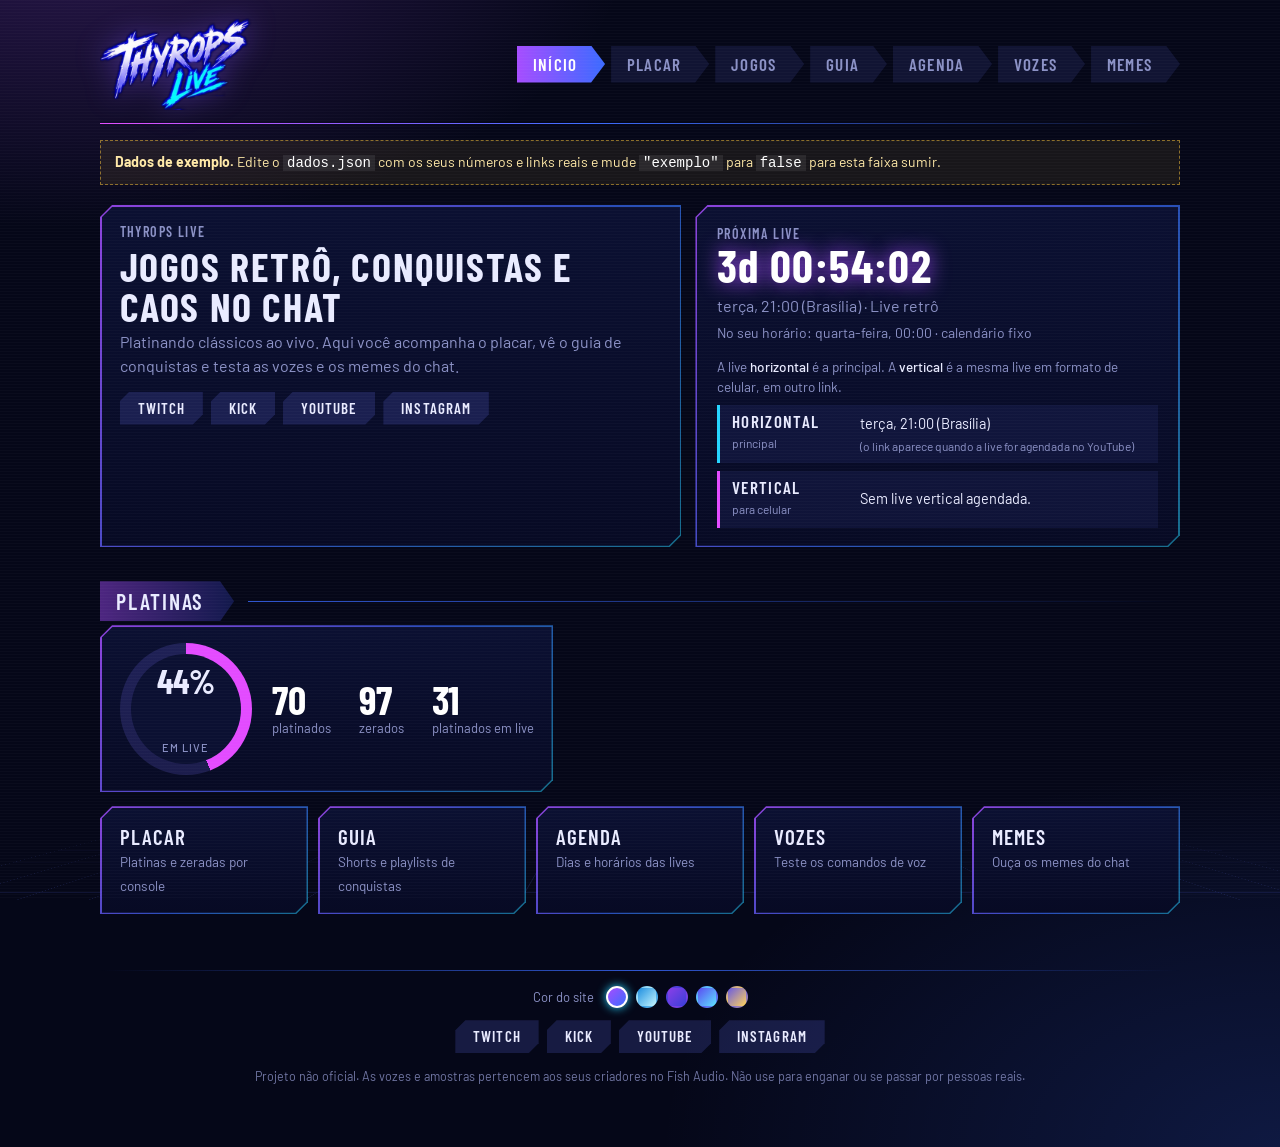
==== index.html @ 48df7ebf "first commit" ====
<!doctype html>
<html lang="pt-BR">
<head>
<meta charset="utf-8">
<meta name="viewport" content="width=device-width, initial-scale=1">
<title>Início | Thyrops Live</title>
<meta name="description" content="Lives de jogos retrô, guia de conquistas, vozes e memes do chat.">
<meta name="theme-color" content="#050718">
<link rel="icon" href="assets/logo.png">
<link rel="preconnect" href="https://fonts.googleapis.com">
<link rel="preconnect" href="https://fonts.gstatic.com" crossorigin>
<link href="https://fonts.googleapis.com/css2?family=Barlow:wght@400;500&family=Barlow+Condensed:wght@500;600;700&display=swap" rel="stylesheet">
<script src="tema.js"></script>
<link rel="stylesheet" href="tema.css">
<link rel="stylesheet" href="site.css">
</head>
<body data-pagina="index.html">
<div class="pagina">
  <header id="topo"></header>
  <main>
    <section class="heroi">
      <div class="hud"><div class="hud-in pad">
        <div class="rotulo">Thyrops Live</div>
        <h1>Jogos retrô, conquistas e caos no chat</h1>
        <p>Platinando clássicos ao vivo. Aqui você acompanha o placar, vê o guia de conquistas e testa as vozes e os memes do chat.</p>
        <div class="canais" id="canais" style="justify-content:flex-start;margin:14px 0 0"></div>
      </div></div>
      <div class="hud prox"><div class="hud-in">
        <div class="rotulo">Próxima live</div>
        <div class="cont" id="cont">--</div>
        <p id="quando" style="margin:6px 0 0;color:var(--mudo)"></p>
        <p id="local" style="margin:4px 0 0;font-size:14px;color:var(--mudo)"></p>
        <div class="formatos" id="formatos"></div>
      </div></div>
    </section>
    <div class="titulo"><h2>Platinas</h2></div>
    <div class="placar-topo hud"><div class="hud-in pad" style="display:contents"></div></div>
    <div class="titulo"><h2>Em destaque</h2></div>
    <div class="destaques" id="destaques"></div>
    <div class="atalhos" id="atalhos"></div>
  </main>
  <footer id="rodape"></footer>
</div>
<script src="site.js"></script>
<script>
(async function(){
  qs("#canais").innerHTML=botoesCanais(["twitch","kick","youtube","instagram"]);
  const at=[["placar.html","Placar","Platinas e zeradas por console"],["guia.html","Guia","Shorts e playlists de conquistas"],["agenda.html","Agenda","Dias e horários das lives"],["vozes.html","Vozes","Teste os comandos de voz"],["memes.html","Memes","Ouça os memes do chat"]];
  qs("#atalhos").innerHTML=at.map(a=>'<a class="atalho hud" href="'+a[0]+'"><div class="hud-in pad"><b>'+a[1]+'</b><span>'+a[2]+'</span></div></a>').join("");
  let d;
  try{d=await carregaDados()}catch(e){qs(".placar-topo").remove();return}
  avisoExemplo(d);
  iniciaContagem(d,qs("#cont"),qs("#quando"),qs("#local"));
  montaFormatos(d,qs("#formatos"));setInterval(()=>montaFormatos(d,qs("#formatos")),30000);
  montaDestaques(d,qs("#destaques"));if(qs("#destaques").hidden)qs("#destaques").previousElementSibling.hidden=true;
  const cs=d.placar.consoles,tot=cs.reduce((s,c)=>s+c.platinados,0),zer=cs.reduce((s,c)=>s+c.zerados,0),live=cs.reduce((s,c)=>s+c.emLive,0);
  const pct=tot?Math.round(live/tot*100):0;
  qs(".placar-topo").className="placar-topo";
  qs(".placar-topo").innerHTML='<div class="hud"><div class="hud-in pad" style="display:grid;grid-template-columns:auto 1fr;gap:20px;align-items:center"><div class="anel" style="--p:'+pct+'"><div>'+pct+'%<small>em live</small></div></div><div class="totais"><div><div class="n" id="n1">0</div><div class="l">platinados</div></div><div><div class="n" id="n2">0</div><div class="l">zerados</div></div><div><div class="n" id="n3">0</div><div class="l">platinados em live</div></div></div></div></div>';
  contaAte(qs("#n1"),tot);contaAte(qs("#n2"),zer);contaAte(qs("#n3"),live);
})();
</script>
</body>
</html>
---- tema.css ----
/* Tema compartilhado: visual das lives (azul-noite, neon roxo/azul, painéis HUD) */

:root{
  --abismo:#050718;
  --painel:#080b27;
  --roxo:#a64dff;
  --magenta:#e34bff;
  --azul:#3b6bff;
  --ciano:#25d4ff;
  --texto:#e9ebff;
  --mudo:#8c92c6;
  --erro:#ff7a9a;
  --ok:#3ddc97;
  --linha:rgba(120,110,255,.32);
  --glow-a:rgba(166,77,255,.22);
  --glow-b:rgba(59,107,255,.18);
  --pano-a:#0b1032;
  --pano-b:#070a24;
  --borda:linear-gradient(135deg,rgba(166,77,255,.85),rgba(59,107,255,.7) 55%,rgba(37,212,255,.5));
  --borda-forte:linear-gradient(135deg,#d06bff,#5d86ff 55%,#4fe0ff);
  --titulos:"Barlow Condensed","Arial Narrow","Roboto Condensed",sans-serif;
  --textos:"Barlow",system-ui,-apple-system,"Segoe UI",Roboto,sans-serif;
}

*{box-sizing:border-box}
[hidden]{display:none !important}
html{color-scheme:dark}

body{
  margin:0;
  min-height:100vh;
  color:var(--texto);
  font:400 16px/1.5 var(--textos);
  -webkit-font-smoothing:antialiased;
  background:
    radial-gradient(900px 480px at 6% -6%,var(--glow-a),transparent 62%),
    radial-gradient(1000px 620px at 100% 100%,var(--glow-b),transparent 62%),
    var(--abismo);
}

/* chão em perspectiva, igual ao palco da live */
body::before{
  content:"";
  position:fixed;
  left:-10%;right:-10%;bottom:0;
  height:46vh;
  z-index:-1;
  pointer-events:none;
  opacity:.3;
  background:
    linear-gradient(to right,rgba(90,110,255,.55) 1px,transparent 1px) 0 0/72px 100%,
    linear-gradient(to bottom,rgba(90,110,255,.55) 1px,transparent 1px) 0 0/100% 44px;
  transform:perspective(420px) rotateX(64deg);
  transform-origin:50% 100%;
  -webkit-mask-image:linear-gradient(to top,#000 0,transparent 80%);
  mask-image:linear-gradient(to top,#000 0,transparent 80%);
}

/* linhas de varredura bem sutis */
body::after{
  content:"";
  position:fixed;inset:0;
  z-index:50;
  pointer-events:none;
  background:repeating-linear-gradient(to bottom,rgba(255,255,255,.022) 0 1px,transparent 1px 3px);
}

a{color:#9fb4ff}
a:hover{color:var(--ciano)}

.pagina{position:relative;max-width:1120px;margin:0 auto;padding:18px 20px 56px}

/* ---------- topo ---------- */
.topo{
  position:relative;
  display:flex;align-items:center;justify-content:space-between;
  gap:16px;flex-wrap:wrap;
  padding-bottom:14px;
}
.topo::after{
  content:"";
  position:absolute;left:0;right:0;bottom:0;height:1px;
  background:linear-gradient(90deg,var(--magenta),var(--azul) 45%,transparent);
  transform-origin:left;
  animation:traco .9s ease-out both;
}
@keyframes traco{from{transform:scaleX(0)}}

.marca{display:block;line-height:0}
.marca img{height:92px;width:auto;filter:drop-shadow(0 0 14px rgba(124,80,255,.35))}
.marca:focus-visible{outline:2px solid var(--ciano);outline-offset:4px}

.nav-abas{display:flex;gap:6px}

/* ---------- abas em seta (como as etiquetas dos painéis da live) ---------- */
.aba{
  appearance:none;border:0;cursor:pointer;
  display:inline-block;
  padding:10px 28px 10px 16px;
  font:600 17px/1 var(--titulos);
  letter-spacing:.07em;
  text-transform:uppercase;
  text-decoration:none;
  color:var(--mudo);
  background:rgba(90,100,220,.14);
  clip-path:polygon(0 0,calc(100% - 14px) 0,100% 50%,calc(100% - 14px) 100%,0 100%);
  transition:color .15s,background .15s;
}
.aba:hover{color:var(--texto);background:rgba(110,110,255,.26)}
.aba[aria-pressed="true"],
.aba[aria-current="page"]{color:#fff;background:linear-gradient(90deg,var(--roxo),var(--azul))}
.aba:focus-visible{outline:none;color:#fff;background:rgba(37,212,255,.3);box-shadow:inset 0 -3px 0 var(--ciano)}

/* ---------- painel HUD: borda neon com canto cortado ---------- */
.hud{
  --co:12px;
  --c:var(--co);
  padding:1.5px;
  background:var(--borda);
  clip-path:polygon(var(--c) 0,100% 0,100% calc(100% - var(--c)),calc(100% - var(--c)) 100%,0 100%,0 var(--c));
}
.hud-in{
  --c:calc(var(--co) - .9px);
  height:100%;
  background:linear-gradient(180deg,var(--pano-a),var(--pano-b));
  clip-path:polygon(var(--c) 0,100% 0,100% calc(100% - var(--c)),calc(100% - var(--c)) 100%,0 100%,0 var(--c));
}

/* ---------- títulos de seção ---------- */
.titulo{display:flex;align-items:center;gap:14px;margin:34px 0 4px}
.titulo::after{content:"";flex:1;height:1px;background:linear-gradient(90deg,rgba(59,107,255,.8),transparent)}
.titulo h2{
  margin:0;
  padding:9px 30px 9px 16px;
  font:600 22px/1 var(--titulos);
  letter-spacing:.08em;
  text-transform:uppercase;
  background:linear-gradient(90deg,rgba(166,77,255,.45),rgba(30,40,120,.55));
  clip-path:polygon(0 0,calc(100% - 14px) 0,100% 50%,calc(100% - 14px) 100%,0 100%);
}

/* ---------- formulário ---------- */
.entrada{
  width:100%;
  font:500 16px/1.4 var(--textos);
  color:var(--texto);
  background:rgba(5,7,24,.85);
  border:1px solid var(--linha);
  border-radius:2px;
  padding:10px 12px;
}
.entrada:focus{outline:none;border-color:var(--ciano);box-shadow:0 0 0 3px rgba(37,212,255,.15)}
textarea.entrada{resize:vertical;min-height:110px}
select.entrada{appearance:auto}

.botao{
  appearance:none;border:0;cursor:pointer;
  padding:12px 26px;
  font:600 18px/1 var(--titulos);
  letter-spacing:.07em;
  text-transform:uppercase;
  color:#fff;
  background:linear-gradient(90deg,var(--roxo),var(--azul));
  clip-path:polygon(10px 0,100% 0,100% calc(100% - 10px),calc(100% - 10px) 100%,0 100%,0 10px);
  transition:filter .15s;
}
.botao:hover{filter:brightness(1.18)}
.botao:disabled{opacity:.55;cursor:progress}
.botao:focus-visible{outline:none;box-shadow:inset 0 0 0 2px var(--ciano)}
.botao--sec{background:rgba(90,100,220,.22);color:var(--texto)}

/* ---------- rodapé e avisos ---------- */
.rodape{
  margin-top:56px;
  padding-top:16px;
  text-align:center;
  font-size:14px;
  color:var(--mudo);
  background:linear-gradient(90deg,transparent,rgba(59,107,255,.8),transparent) top/100% 1px no-repeat;
}
.rodape p{margin:0 0 6px}
.rodape .aviso{font-size:12.5px;opacity:.8}

#toast{
  position:fixed;left:50%;bottom:24px;z-index:60;
  transform:translateX(-50%);
  padding:9px 18px;
  font:500 15px var(--textos);
  color:var(--texto);
  background:#0b1032;
  border:1px solid var(--linha);
  opacity:0;pointer-events:none;
  transition:opacity .2s;
}
#toast.show{opacity:1}

@keyframes gira{to{transform:rotate(360deg)}}
.gira{animation:gira 1s linear infinite}

@media (max-width:640px){
  .pagina{padding:12px 14px 44px}
  .marca img{height:70px}
  .aba{font-size:16px;padding:9px 24px 9px 13px}
}

@media (prefers-reduced-motion:reduce){
  .topo::after{animation:none}
  .gira{animation-duration:2.5s}
}

/* ---------- temas de cor (só paleta; escolhido no rodapé e guardado no navegador) ---------- */
html[data-tema="gelo"]{
  --abismo:#04111d;--roxo:#1f8fe0;--magenta:#6fd6ff;--azul:#2f7dff;--ciano:#c4f6ff;--mudo:#86a8c4;
  --linha:rgba(110,190,255,.32);--glow-a:rgba(77,184,255,.2);--glow-b:rgba(47,125,255,.16);
  --pano-a:#08203a;--pano-b:#051428;
  --borda:linear-gradient(135deg,rgba(77,184,255,.85),rgba(47,125,255,.7) 55%,rgba(196,246,255,.5));
  --borda-forte:linear-gradient(135deg,#8be4ff,#4d9bff 55%,#d6faff);
}
html[data-tema="espectro"]{
  --abismo:#06030e;--roxo:#8a3fe8;--magenta:#c24dff;--azul:#3a3fd8;--ciano:#9ad7ff;--mudo:#9a8fc4;
  --linha:rgba(150,110,255,.34);--glow-a:rgba(138,63,232,.26);--glow-b:rgba(58,63,216,.16);
  --pano-a:#120a2a;--pano-b:#0a0618;
  --borda:linear-gradient(135deg,rgba(194,77,255,.85),rgba(58,63,216,.7) 55%,rgba(154,215,255,.45));
  --borda-forte:linear-gradient(135deg,#d77bff,#6a6fff 55%,#b8e4ff);
}
html[data-tema="relampago"]{
  --abismo:#030a1a;--roxo:#5a4cf2;--magenta:#9b6bff;--azul:#1f6bff;--ciano:#5ee1ff;--mudo:#7f9bd0;
  --linha:rgba(80,150,255,.34);--glow-a:rgba(90,76,242,.22);--glow-b:rgba(31,107,255,.22);
  --pano-a:#07163a;--pano-b:#040e26;
  --borda:linear-gradient(135deg,rgba(94,225,255,.8),rgba(31,107,255,.75) 55%,rgba(90,76,242,.6));
  --borda-forte:linear-gradient(135deg,#7ff0ff,#4a8bff 55%,#8a7bff);
}
html[data-tema="luar"]{
  --abismo:#060a1c;--roxo:#6a5be0;--magenta:#a58bff;--azul:#2c58d6;--ciano:#ffd25e;--mudo:#8e96c8;
  --linha:rgba(120,120,255,.32);--glow-a:rgba(106,91,224,.22);--glow-b:rgba(44,88,214,.18);
  --pano-a:#0a1030;--pano-b:#060a22;
  --borda:linear-gradient(135deg,rgba(106,91,224,.85),rgba(44,88,214,.7) 55%,rgba(255,210,94,.55));
  --borda-forte:linear-gradient(135deg,#9a8bff,#4f7bff 55%,#ffe08a);
}
---- site.css ----
/* Estilos das páginas novas (placar, guia, agenda, memes, início). Usa as variáveis do tema.css. */
.nav-abas{flex-wrap:wrap}
.intro{margin:18px 0 0;color:var(--mudo);max-width:64ch}
.vazio{margin:44px 0;text-align:center;color:var(--mudo)}
.vazio p{margin:0 0 14px}

.aviso-exemplo{margin:16px 0 0;padding:10px 14px;font-size:14px;color:#ffe9a8;background:rgba(255,200,60,.08);border:1px dashed rgba(255,200,60,.5)}
.aviso-exemplo code{color:#fff;background:rgba(255,255,255,.08);padding:0 4px}

.temas{display:flex;align-items:center;justify-content:center;gap:8px;margin-bottom:12px}
.temas span{font-size:13px;color:var(--mudo);margin-right:4px}
.tema-bola{appearance:none;cursor:pointer;width:22px;height:22px;border:2px solid transparent;border-radius:50%;padding:0}
.tema-bola[aria-pressed="true"]{border-color:#fff;box-shadow:0 0 10px var(--ciano)}
.tema-bola:focus-visible{outline:2px solid var(--ciano);outline-offset:2px}

.chips{display:flex;flex-wrap:wrap;gap:6px;margin:14px 0 4px}
.chip{appearance:none;cursor:pointer;font:500 15px/1 var(--titulos);letter-spacing:.03em;color:var(--mudo);background:transparent;border:1px solid var(--linha);border-radius:2px;padding:7px 12px}
.chip:hover{color:var(--texto);border-color:rgba(140,130,255,.6)}
.chip[aria-pressed="true"]{color:var(--ciano);border-color:var(--ciano);background:rgba(37,212,255,.08)}
.chip:focus-visible{outline:2px solid var(--ciano);outline-offset:2px}

.grade-s{display:grid;grid-template-columns:repeat(auto-fill,minmax(250px,1fr));gap:12px;margin-top:14px}
.pad{padding:16px 18px}
.rotulo{font:600 14px var(--titulos);letter-spacing:.1em;text-transform:uppercase;color:var(--mudo)}
.grande{font:700 56px/1 var(--titulos);color:#fff;text-shadow:0 0 22px var(--roxo)}

/* ---------- início ---------- */
.heroi{display:grid;grid-template-columns:1.2fr 1fr;gap:14px;margin-top:20px}
.heroi .hud-in{height:100%}
.heroi h1{margin:6px 0 4px;font:700 40px/1 var(--titulos);letter-spacing:.04em;text-transform:uppercase}
.heroi p{margin:0;color:var(--mudo)}
.atalhos{display:grid;grid-template-columns:repeat(auto-fit,minmax(170px,1fr));gap:10px;margin-top:14px}
.atalho{display:block;text-decoration:none;color:var(--texto);transition:filter .15s}
.atalho:hover{filter:brightness(1.2);color:#fff}
.atalho b{display:block;font:600 21px var(--titulos);letter-spacing:.05em;text-transform:uppercase}
.atalho span{font-size:13.5px;color:var(--mudo)}

/* ---------- placar ---------- */
.placar-topo{display:grid;grid-template-columns:auto 1fr;gap:20px;align-items:center}
.anel{--p:0;position:relative;width:132px;height:132px;border-radius:50%;
  background:conic-gradient(var(--magenta) calc(var(--p)*1%),rgba(120,110,255,.18) 0)}
.anel::before{content:"";position:absolute;inset:11px;border-radius:50%;background:var(--pano-a)}
.anel div{position:absolute;inset:0;display:grid;place-items:center;text-align:center;font:700 34px/1 var(--titulos)}
.anel small{display:block;font:500 11px var(--textos);letter-spacing:.08em;color:var(--mudo);text-transform:uppercase}
.totais{display:flex;flex-wrap:wrap;gap:8px 28px}
.totais .n{font:700 40px/1 var(--titulos);color:#fff}
.totais .l{font-size:13px;color:var(--mudo)}

.console .hud-in{padding:14px 16px 16px;position:relative;overflow:hidden}
.console .hud{transition:background .15s}
.console:hover .hud{background:var(--borda-forte)}
.console h3{margin:0;font:600 22px/1.1 var(--titulos);letter-spacing:.05em;text-transform:uppercase}
.console .sigla{position:absolute;right:10px;top:2px;font:700 64px/1 var(--titulos);color:rgba(150,140,255,.12);pointer-events:none}
.console .num{display:flex;align-items:baseline;gap:8px;margin-top:8px}
.console .num b{font:700 52px/1 var(--titulos);color:#fff;text-shadow:0 0 18px var(--roxo)}
.console .num span{font-size:13px;color:var(--mudo)}
.console .linha{display:flex;justify-content:space-between;margin-top:10px;font-size:14px}
.console .linha span{color:var(--mudo)}
.barra-p{height:6px;margin-top:6px;background:rgba(120,110,255,.18);clip-path:polygon(0 0,100% 0,calc(100% - 4px) 100%,0 100%)}
.barra-p i{display:block;height:100%;background:linear-gradient(90deg,var(--roxo),var(--ciano))}

.vota{display:flex;align-items:center;gap:12px;padding:10px 14px}
.vota b{font:600 20px var(--titulos);letter-spacing:.03em}
.vota small{display:block;color:var(--mudo);font-size:13px}
.vota .cmd{margin-left:auto;flex:none}
.etq{display:inline-block;margin-left:6px;padding:2px 8px;font:600 12px var(--titulos);letter-spacing:.08em;text-transform:uppercase;color:#06122b;background:var(--ciano)}

/* ---------- agenda ---------- */
.prox .hud-in{padding:18px 20px}
.cont{font:700 46px/1 var(--titulos);color:#fff;text-shadow:0 0 20px var(--roxo);letter-spacing:.03em}
.aovivo{color:#fff;background:linear-gradient(90deg,#ff3b6b,#ff7a9a);padding:2px 10px;font:700 16px var(--titulos);letter-spacing:.1em}
.semana{display:grid;grid-template-columns:repeat(7,1fr);gap:8px;margin-top:14px}
.dia .hud-in{padding:12px 10px;min-height:130px}
.dia.hoje .hud{background:linear-gradient(135deg,var(--ciano),var(--azul))}
.dia h3{margin:0 0 8px;font:600 18px var(--titulos);letter-spacing:.08em;text-transform:uppercase;color:#c9cdff}
.dia .hora{font:700 26px/1 var(--titulos);color:#fff}
.dia .tit{margin-top:4px;font-size:13px;color:var(--mudo)}
.dia .folga{color:var(--mudo);font-size:14px;opacity:.7}
.dia .loc{font-size:12px;color:var(--ciano)}

/* ---------- guia: shorts ---------- */
.shorts{display:grid;grid-template-columns:repeat(auto-fill,minmax(168px,1fr));gap:12px;margin-top:14px}
.short{position:relative;aspect-ratio:9/16;background:#0b1032;cursor:pointer;border:0;padding:0;display:block;width:100%;text-align:left;color:#fff;
  clip-path:polygon(12px 0,100% 0,100% calc(100% - 12px),calc(100% - 12px) 100%,0 100%,0 12px)}
.short img,.short iframe{position:absolute;inset:0;width:100%;height:100%;object-fit:cover;border:0}
.short::after{content:"";position:absolute;inset:0;background:linear-gradient(to top,rgba(5,7,24,.92),transparent 55%);pointer-events:none}
.short.on::after{display:none}
.short .leg{position:absolute;left:10px;right:10px;bottom:10px;z-index:1;pointer-events:none}
.short .leg b{display:block;font:600 18px/1.1 var(--titulos);letter-spacing:.02em}
.short .leg span{font-size:12px;color:#aeb5ff}
.short .pl{position:absolute;top:50%;left:50%;translate:-50% -50%;z-index:1;width:46px;height:46px;display:grid;place-items:center;background:linear-gradient(135deg,var(--roxo),var(--azul));pointer-events:none;
  clip-path:polygon(9px 0,100% 0,100% calc(100% - 9px),calc(100% - 9px) 100%,0 100%,0 9px)}
.short.on .pl,.short.on .leg{display:none}
.short:focus-visible{outline:2px solid var(--ciano);outline-offset:3px}
.lista-pl{display:grid;grid-template-columns:repeat(auto-fill,minmax(300px,1fr));gap:12px;margin-top:14px}
.pl-card{display:block;text-decoration:none;color:var(--texto)}
.pl-card .hud-in{padding:14px 16px}
.pl-card:hover .hud{background:var(--borda-forte)}
.pl-card b{display:block;font:600 22px/1.1 var(--titulos);letter-spacing:.03em}
.pl-card span{display:block;margin-top:4px;font-size:14px;color:var(--mudo)}
.pl-card em{font-style:normal;color:var(--ciano);font-size:13px}

/* ---------- memes ---------- */
.meme .hud-in{display:flex;align-items:center;gap:12px;padding:10px 12px;min-height:68px}
.meme:hover .hud{background:var(--borda-forte)}
.meme.tocando{filter:drop-shadow(0 0 8px rgba(37,212,255,.5))}
.meme.tocando .hud{background:linear-gradient(135deg,var(--ciano),var(--azul))}
.meme .info{flex:1;min-width:0}
.meme .cmd{all:unset;box-sizing:border-box;cursor:pointer;font:600 21px/1.1 var(--titulos);letter-spacing:.02em;display:block;max-width:100%;overflow:hidden;text-overflow:ellipsis;white-space:nowrap}
.meme .cmd:hover{color:var(--ciano)}
.meme .cmd:focus-visible{outline:2px solid var(--ciano);outline-offset:2px}
.meme .ds{font-size:13px;color:var(--mudo);white-space:nowrap;overflow:hidden;text-overflow:ellipsis}
.meme .ds.ruim{color:var(--erro)}
.btn-play{appearance:none;border:0;cursor:pointer;flex:none;width:42px;height:42px;display:grid;place-items:center;color:#fff;background:linear-gradient(135deg,var(--roxo),var(--azul));
  clip-path:polygon(9px 0,100% 0,100% calc(100% - 9px),calc(100% - 9px) 100%,0 100%,0 9px)}
.btn-play:hover{filter:brightness(1.2)}
.btn-play:disabled{opacity:.4;cursor:not-allowed}
.btn-play:focus-visible{outline:none;box-shadow:inset 0 0 0 2px var(--ciano)}
.btn-play svg{width:20px;height:20px}
.busca{position:relative;max-width:420px;margin:16px 0 4px}
.busca svg{position:absolute;left:12px;top:50%;translate:0 -50%;width:18px;height:18px;color:var(--mudo);pointer-events:none}
.busca .entrada{padding-left:40px}

@media (max-width:860px){
  .heroi{grid-template-columns:1fr}
  .semana{grid-template-columns:repeat(2,1fr)}
}
@media (max-width:640px){
  .nav-abas{flex-wrap:nowrap;overflow-x:auto;margin-inline:-14px;padding:2px 14px 6px;scrollbar-width:none;width:calc(100% + 28px)}
  .nav-abas::-webkit-scrollbar{display:none}
  .aba{flex:none}
  .placar-topo{grid-template-columns:1fr;justify-items:center;text-align:center}
  .totais{justify-content:center}
  .grande,.cont{font-size:40px}
  .heroi h1{font-size:32px}
}

/* canais (multistream) */
.canais{display:flex;flex-wrap:wrap;justify-content:center;gap:8px;margin-bottom:14px}
.canal{font-size:15px;padding:9px 18px;text-decoration:none;display:inline-block}
.canal:hover{color:#fff}
.mais{margin-top:12px}
.link-ra{display:inline-block;margin-top:6px;font-size:14px}

/* ---------- vídeos do YouTube (clique para carregar) ---------- */
.vid{position:relative;display:block;width:100%;aspect-ratio:16/9;margin-top:8px;padding:0;border:0;cursor:pointer;background:#0b1032;color:#fff;
  clip-path:polygon(12px 0,100% 0,100% calc(100% - 12px),calc(100% - 12px) 100%,0 100%,0 12px)}
.vid.vert{aspect-ratio:9/16;max-width:250px}
.vid img,.vid iframe{position:absolute;inset:0;width:100%;height:100%;object-fit:cover;border:0}
.vid .pl{position:absolute;top:50%;left:50%;translate:-50% -50%;z-index:1;width:48px;height:48px;display:grid;place-items:center;background:linear-gradient(135deg,var(--roxo),var(--azul));pointer-events:none;
  clip-path:polygon(9px 0,100% 0,100% calc(100% - 9px),calc(100% - 9px) 100%,0 100%,0 9px)}
.vid.on .pl{display:none}
.vid:hover .pl{filter:brightness(1.25)}
.vid:focus-visible{outline:2px solid var(--ciano);outline-offset:3px}
.destaques{display:grid;grid-template-columns:auto 1fr;gap:22px;margin-top:14px;align-items:start}
.destaques[hidden]{display:none}
.dest-t{margin-top:8px;font:600 19px/1.15 var(--titulos);letter-spacing:.02em}
.dest-jogo{display:flex;align-items:center;gap:10px;margin-top:10px}
.dest-jogo img{width:44px;height:44px;object-fit:cover;clip-path:polygon(6px 0,100% 0,100% calc(100% - 6px),calc(100% - 6px) 100%,0 100%,0 6px)}
.dest-jogo b{display:block;font:600 18px/1.1 var(--titulos)}
.dest-jogo span{font-size:13px;color:var(--mudo)}
.pl-wrap .vid{margin-top:10px}
.btn-ver-pl{margin-top:8px}

/* ---------- jogos ---------- */
.jogo .hud-in{display:flex;gap:12px;padding:10px 12px}
.jogo:hover .hud{background:var(--borda-forte)}
.jogo .capa-j{flex:none;width:60px;height:60px;background:#121744;clip-path:polygon(8px 0,100% 0,100% calc(100% - 8px),calc(100% - 8px) 100%,0 100%,0 8px)}
.jogo .capa-j img{display:block;width:100%;height:100%;object-fit:cover}
.jogo .corpo{flex:1;min-width:0}
.jogo h3{margin:0;font:600 19px/1.1 var(--titulos);letter-spacing:.02em;overflow:hidden;text-overflow:ellipsis;white-space:nowrap}
.jogo .sub{margin-top:2px;font-size:13px;color:var(--mudo)}
.jogo .sub a{color:inherit}
.sel{display:inline-block;padding:1px 7px;margin-right:4px;font:600 12px var(--titulos);letter-spacing:.08em;text-transform:uppercase;color:#fff;background:rgba(120,110,255,.35)}
.sel.pl{background:linear-gradient(90deg,var(--roxo),var(--azul))}
.sel.zr{background:rgba(61,220,151,.28);color:#baf7da}
.sel.live{background:var(--ciano);color:#06122b}
.jogo .linha-j{display:flex;justify-content:space-between;margin-top:6px;font-size:13px;color:var(--mudo)}
.contagem{margin:10px 0 0;font-size:14px;color:var(--mudo)}

/* ---------- memes em vídeo ---------- */
.btn-ver{appearance:none;border:0;cursor:pointer;flex:none;width:42px;height:42px;display:grid;place-items:center;color:var(--texto);background:rgba(90,100,220,.28);
  clip-path:polygon(9px 0,100% 0,100% calc(100% - 9px),calc(100% - 9px) 100%,0 100%,0 9px)}
.btn-ver:hover{filter:brightness(1.3);color:#fff}
.btn-ver:focus-visible{outline:none;box-shadow:inset 0 0 0 2px var(--ciano)}
.btn-ver svg{width:20px;height:20px}
dialog.vdlg{padding:0;border:0;background:transparent;max-width:min(92vw,720px);width:100%;color:var(--texto)}
dialog.vdlg::backdrop{background:rgba(3,5,18,.82)}
dialog.vdlg .hud-in{padding:12px}
dialog.vdlg video{display:block;width:100%;max-height:70vh;background:#000}
dialog.vdlg .topo-d{display:flex;justify-content:space-between;align-items:center;gap:10px;margin-bottom:8px}
dialog.vdlg .topo-d b{font:600 20px var(--titulos);letter-spacing:.03em}

@media (max-width:860px){.destaques{grid-template-columns:1fr}.vid.vert{max-width:220px}}

/* ---------- formatos da live ---------- */
.formatos{margin-top:14px;display:grid;gap:8px}
.fmt-aviso{margin:0;font-size:13.5px;color:var(--mudo)}
.fmt-aviso b{color:var(--texto);font-weight:500}
.fmt{display:flex;align-items:center;gap:12px;flex-wrap:wrap;padding:8px 12px;border-left:3px solid var(--azul);background:rgba(90,100,220,.1)}
.fmt.fh{border-left-color:var(--ciano)}
.fmt.fv{border-left-color:var(--magenta)}
.fmt-r{min-width:116px}
.fmt-r b{display:block;font:600 17px/1 var(--titulos);letter-spacing:.08em;text-transform:uppercase}
.fmt-r span{font-size:12px;color:var(--mudo)}
.fmt-t{flex:1;min-width:150px;font-size:14.5px}
.fmt-t small{display:block;margin-top:2px;font-size:12px;color:var(--mudo)}
.fmt .botao{text-decoration:none;font-size:14px;padding:7px 14px;white-space:nowrap}
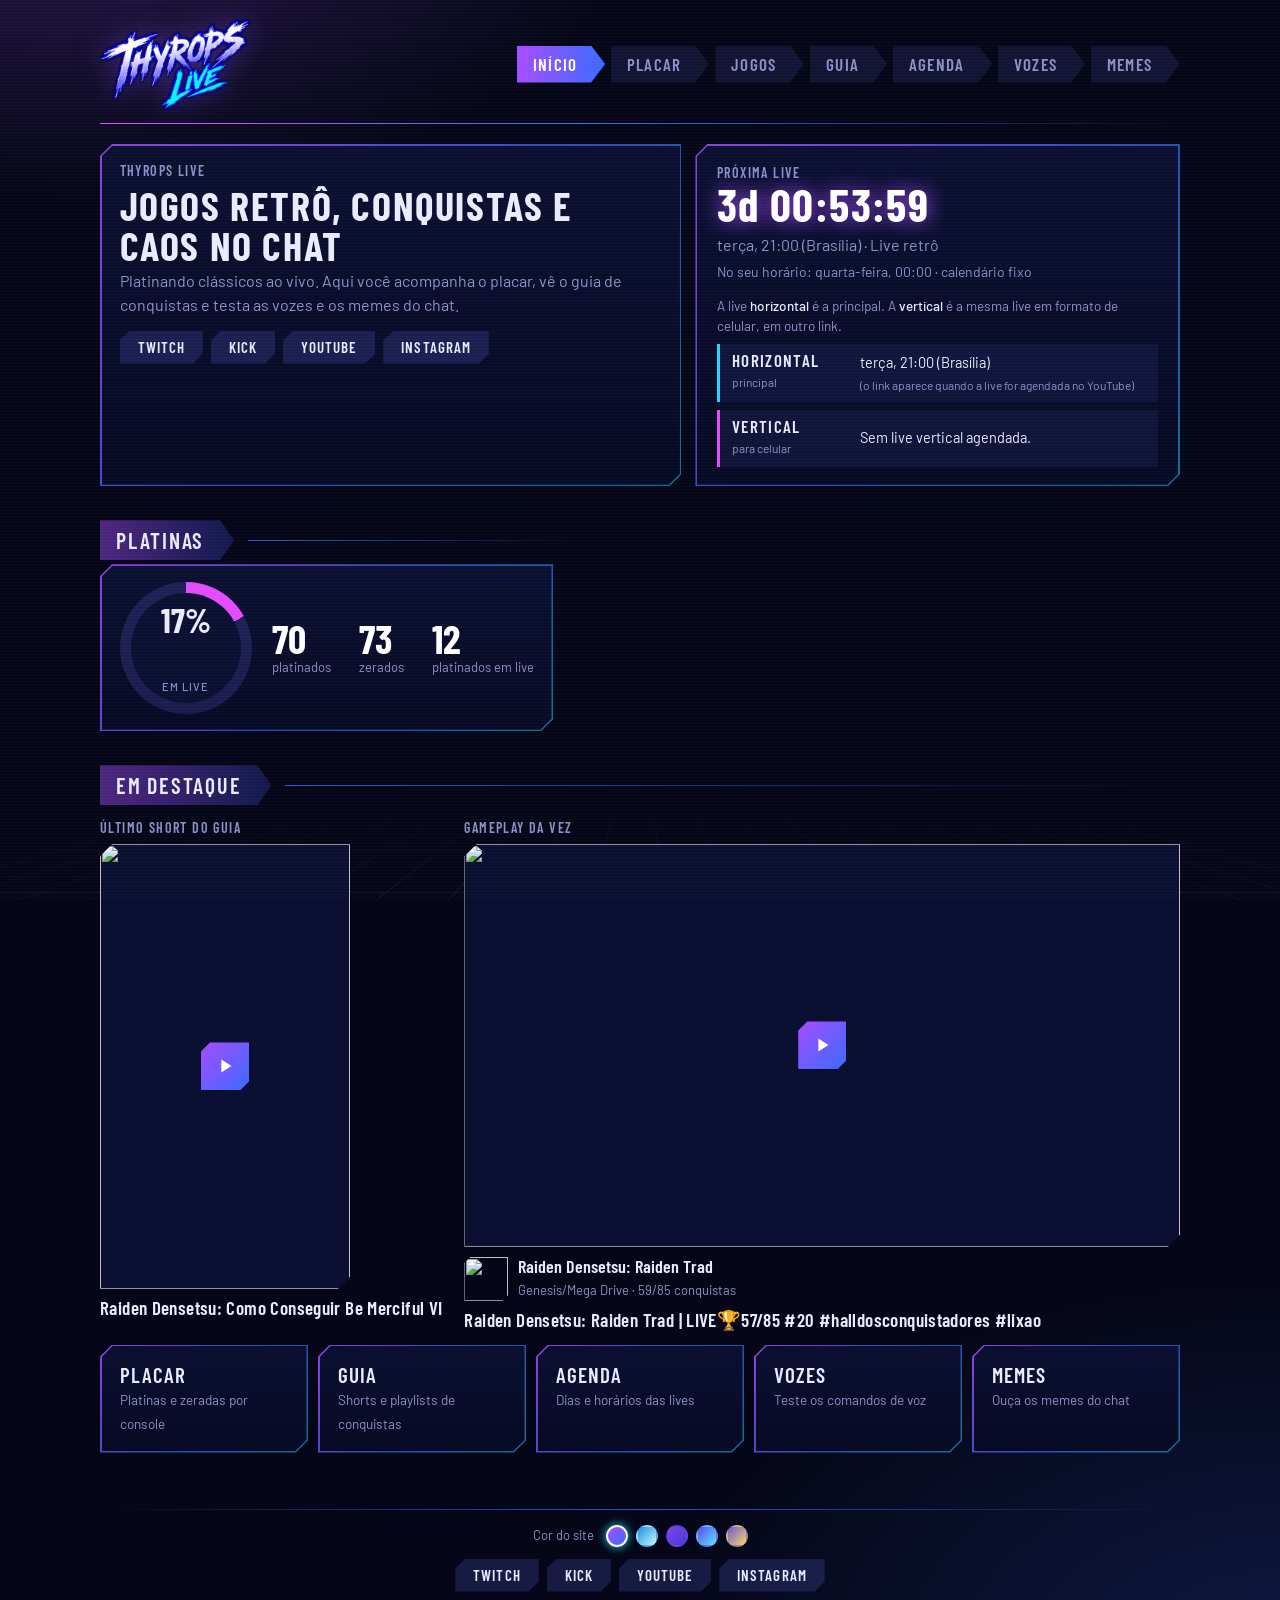
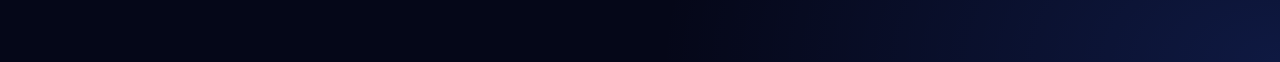
==== commit 3f8cb712: "Update index.html" ====
--- a/index.html
+++ b/index.html
@@ -13,6 +13,23 @@
 <script src="tema.js"></script>
 <link rel="stylesheet" href="tema.css">
 <link rel="stylesheet" href="site.css">
+<style>
+/* Platinas à esquerda, últimas conquistas ao lado. Em tela estreita, uma embaixo da outra. */
+.linha-placar{display:grid;grid-template-columns:auto minmax(0,1fr);column-gap:24px;align-items:start}
+.linha-placar>section{min-width:0}
+.linha-placar [hidden]{display:none}
+.conq{list-style:none;margin:0;padding:0;display:grid;grid-template-columns:repeat(auto-fill,minmax(205px,1fr));gap:12px 18px}
+.conq li{min-width:0}
+.conq a{display:grid;grid-template-columns:52px minmax(0,1fr);gap:11px;align-items:center;color:inherit;text-decoration:none}
+.conq img{width:52px;height:52px;border-radius:6px;display:block;background:var(--painel);box-shadow:0 0 0 1px var(--linha)}
+.conq a:hover img,.conq a:focus-visible img{box-shadow:0 0 0 1px var(--ciano),0 0 12px rgba(37,212,255,.35)}
+.conq a:focus-visible{outline:none}
+.conq b,.conq span{display:block;overflow:hidden;text-overflow:ellipsis;white-space:nowrap}
+.conq b{font-family:var(--titulos);font-weight:600;font-size:16px;letter-spacing:.2px;color:var(--texto)}
+.conq .jg{font-size:13px;color:var(--texto);opacity:.85}
+.conq .qd{font-size:12px;color:var(--mudo)}
+@media (max-width:860px){.linha-placar{grid-template-columns:minmax(0,1fr)}}
+</style>
 </head>
 <body data-pagina="index.html">
 <div class="pagina">
@@ -33,8 +50,16 @@
         <div class="formatos" id="formatos"></div>
       </div></div>
     </section>
-    <div class="titulo"><h2>Platinas</h2></div>
-    <div class="placar-topo hud"><div class="hud-in pad" style="display:contents"></div></div>
+    <div class="linha-placar">
+      <section>
+        <div class="titulo"><h2>Platinas</h2></div>
+        <div class="placar-topo hud"><div class="hud-in pad" style="display:contents"></div></div>
+      </section>
+      <section id="col-conq" hidden>
+        <div class="titulo"><h2>Últimas conquistas</h2></div>
+        <div class="hud"><div class="hud-in pad"><ul class="conq" id="conq"></ul></div></div>
+      </section>
+    </div>
     <div class="titulo"><h2>Em destaque</h2></div>
     <div class="destaques" id="destaques"></div>
     <div class="atalhos" id="atalhos"></div>
@@ -48,7 +73,7 @@
   const at=[["placar.html","Placar","Platinas e zeradas por console"],["guia.html","Guia","Shorts e playlists de conquistas"],["agenda.html","Agenda","Dias e horários das lives"],["vozes.html","Vozes","Teste os comandos de voz"],["memes.html","Memes","Ouça os memes do chat"]];
   qs("#atalhos").innerHTML=at.map(a=>'<a class="atalho hud" href="'+a[0]+'"><div class="hud-in pad"><b>'+a[1]+'</b><span>'+a[2]+'</span></div></a>').join("");
   let d;
-  try{d=await carregaDados()}catch(e){qs(".placar-topo").remove();return}
+  try{d=await carregaDados()}catch(e){qs(".linha-placar").remove();return}
   avisoExemplo(d);
   iniciaContagem(d,qs("#cont"),qs("#quando"),qs("#local"));
   montaFormatos(d,qs("#formatos"));setInterval(()=>montaFormatos(d,qs("#formatos")),30000);
@@ -58,7 +83,33 @@
   qs(".placar-topo").className="placar-topo";
   qs(".placar-topo").innerHTML='<div class="hud"><div class="hud-in pad" style="display:grid;grid-template-columns:auto 1fr;gap:20px;align-items:center"><div class="anel" style="--p:'+pct+'"><div>'+pct+'%<small>em live</small></div></div><div class="totais"><div><div class="n" id="n1">0</div><div class="l">platinados</div></div><div><div class="n" id="n2">0</div><div class="l">zerados</div></div><div><div class="n" id="n3">0</div><div class="l">platinados em live</div></div></div></div></div>';
   contaAte(qs("#n1"),tot);contaAte(qs("#n2"),zer);contaAte(qs("#n3"),live);
+  montaConquistas(d);
 })();
+
+/* Últimas conquistas: vêm de auto.json (campo "conquistas", gerado pelo scripts/atualiza.mjs) */
+function quandoFoi(iso){
+  const t=Date.parse(iso);if(isNaN(t))return"";
+  const m=Math.max(0,Math.round((Date.now()-t)/60000));
+  if(m<2)return"agora há pouco";if(m<60)return"há "+m+" min";
+  const h=Math.round(m/60);if(h<24)return"há "+h+" h";
+  const dd=Math.round(h/24);return"há "+dd+(dd===1?" dia":" dias");
+}
+const QTD_CONQUISTAS=4; /* quantas aparecem ao lado das Platinas (2x2) */
+async function montaConquistas(d){
+  let lista=d&&d.conquistas;
+  if(!Array.isArray(lista)){
+    try{const r=await fetch("auto.json?"+Date.now());if(r.ok)lista=(await r.json()).conquistas}catch(e){}
+  }
+  if(!Array.isArray(lista)||!lista.length)return;
+  const url=u=>/^https:\/\//i.test(u||"")?u:"";
+  qs("#conq").innerHTML=lista.slice(0,QTD_CONQUISTAS).map(c=>{
+    const dica=[c.titulo,c.descricao,c.pontos?c.pontos+" pontos":""].filter(Boolean).join(" — ");
+    return '<li><a href="https://retroachievements.org/achievement/'+encodeURIComponent(c.id)+'" target="_blank" rel="noopener" title="'+esc(dica)+'">'+
+      '<img src="'+esc(url(c.imagem))+'" alt="" width="52" height="52" loading="lazy">'+
+      '<div><b>'+esc(c.titulo)+'</b><span class="jg">'+esc(c.jogo)+(c.console?" · "+esc(c.console):"")+'</span><span class="qd">'+esc(quandoFoi(c.data))+'</span></div></a></li>';
+  }).join("");
+  qs("#col-conq").hidden=false;
+}
 </script>
 </body>
 </html>
--- a/site.css
+++ b/site.css
@@ -187,6 +187,7 @@
 dialog.vdlg{padding:0;border:0;background:transparent;max-width:min(92vw,720px);width:100%;color:var(--texto)}
 dialog.vdlg::backdrop{background:rgba(3,5,18,.82)}
 dialog.vdlg .hud-in{padding:12px}
+dialog.vdlg iframe{display:block;width:100%;aspect-ratio:16/9;border:0;background:#000}
 dialog.vdlg video{display:block;width:100%;max-height:70vh;background:#000}
 dialog.vdlg .topo-d{display:flex;justify-content:space-between;align-items:center;gap:10px;margin-bottom:8px}
 dialog.vdlg .topo-d b{font:600 20px var(--titulos);letter-spacing:.03em}
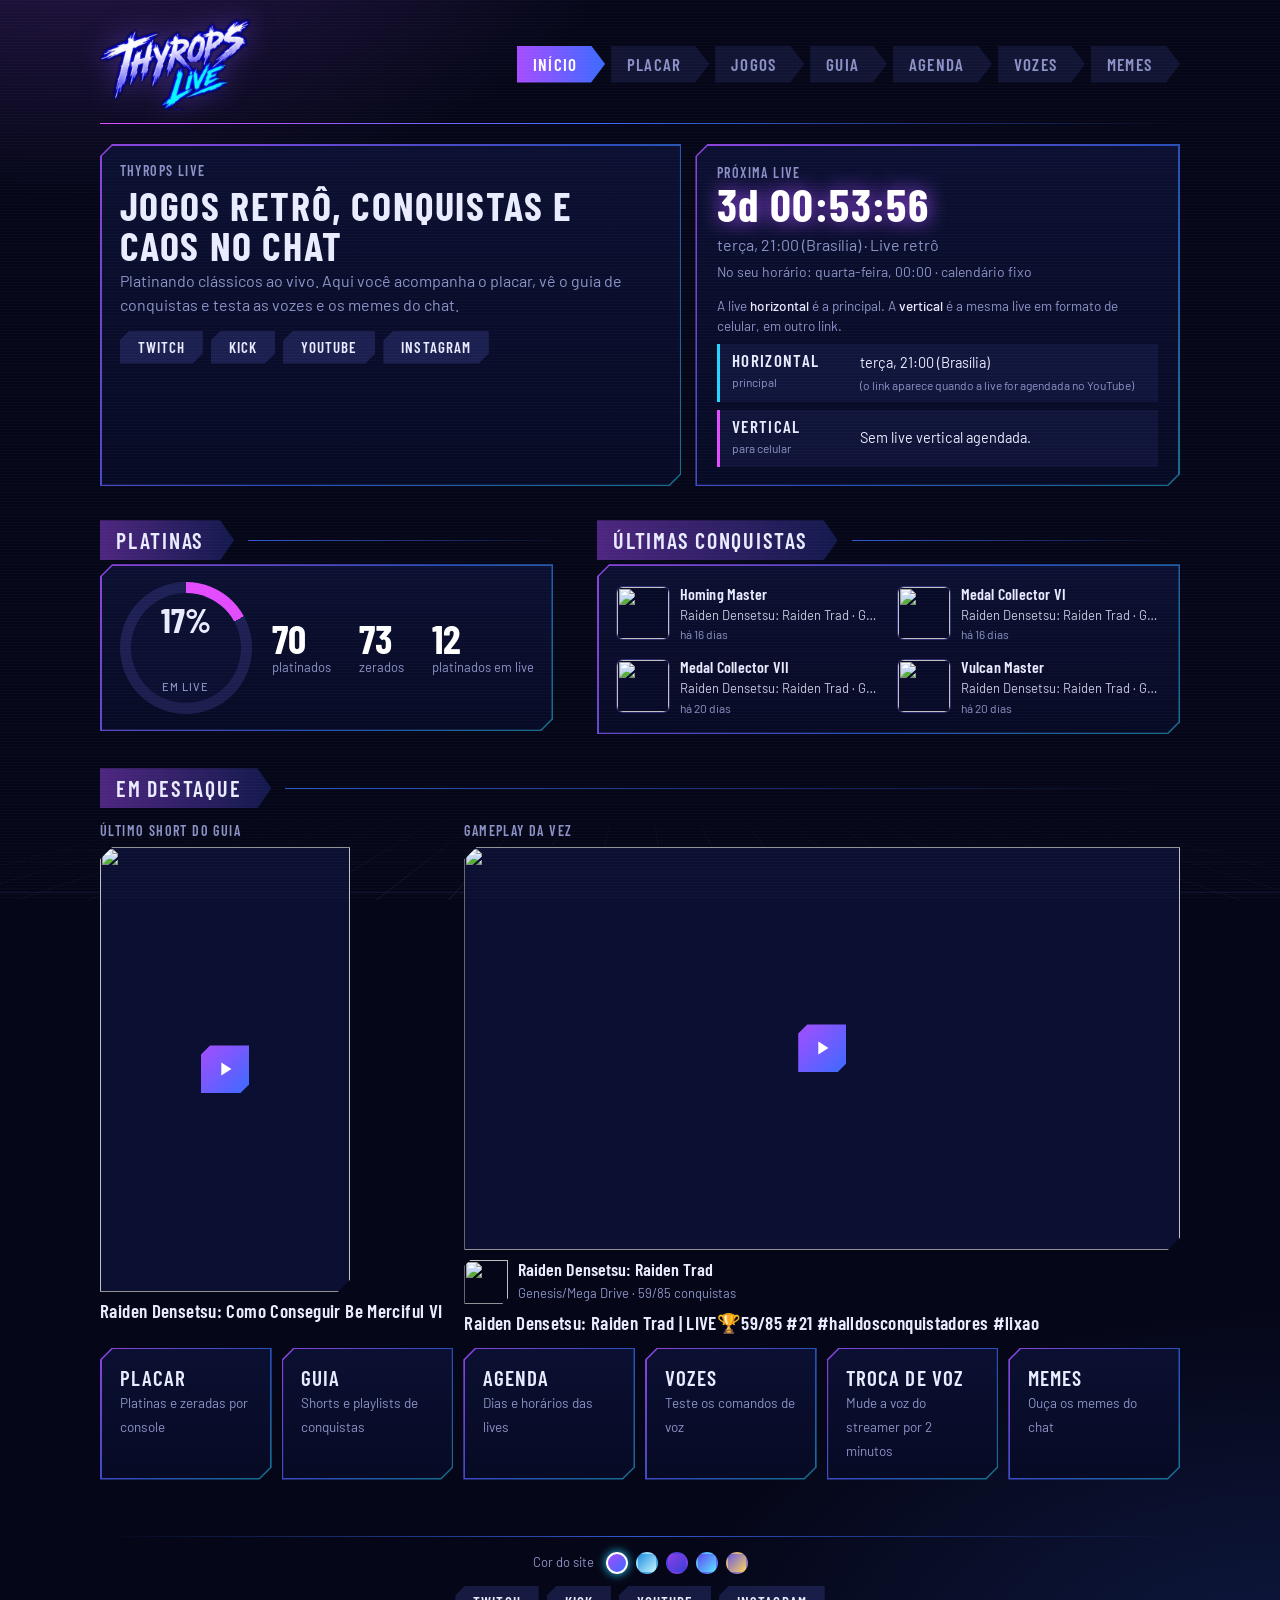
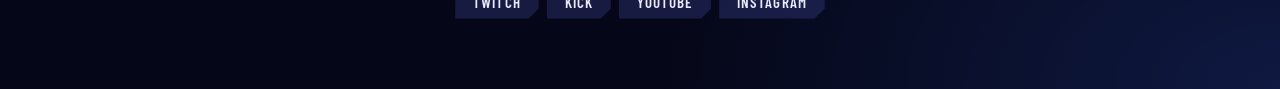
==== commit 97ff6412: "Feat: add troca vozes" ====
--- a/index.html
+++ b/index.html
@@ -70,7 +70,7 @@
 <script>
 (async function(){
   qs("#canais").innerHTML=botoesCanais(["twitch","kick","youtube","instagram"]);
-  const at=[["placar.html","Placar","Platinas e zeradas por console"],["guia.html","Guia","Shorts e playlists de conquistas"],["agenda.html","Agenda","Dias e horários das lives"],["vozes.html","Vozes","Teste os comandos de voz"],["memes.html","Memes","Ouça os memes do chat"]];
+  const at=[["placar.html","Placar","Platinas e zeradas por console"],["guia.html","Guia","Shorts e playlists de conquistas"],["agenda.html","Agenda","Dias e horários das lives"],["vozes.html","Vozes","Teste os comandos de voz"],["trocavoz.html","Troca de voz","Mude a voz do streamer por 2 minutos"],["memes.html","Memes","Ouça os memes do chat"]];
   qs("#atalhos").innerHTML=at.map(a=>'<a class="atalho hud" href="'+a[0]+'"><div class="hud-in pad"><b>'+a[1]+'</b><span>'+a[2]+'</span></div></a>').join("");
   let d;
   try{d=await carregaDados()}catch(e){qs(".linha-placar").remove();return}
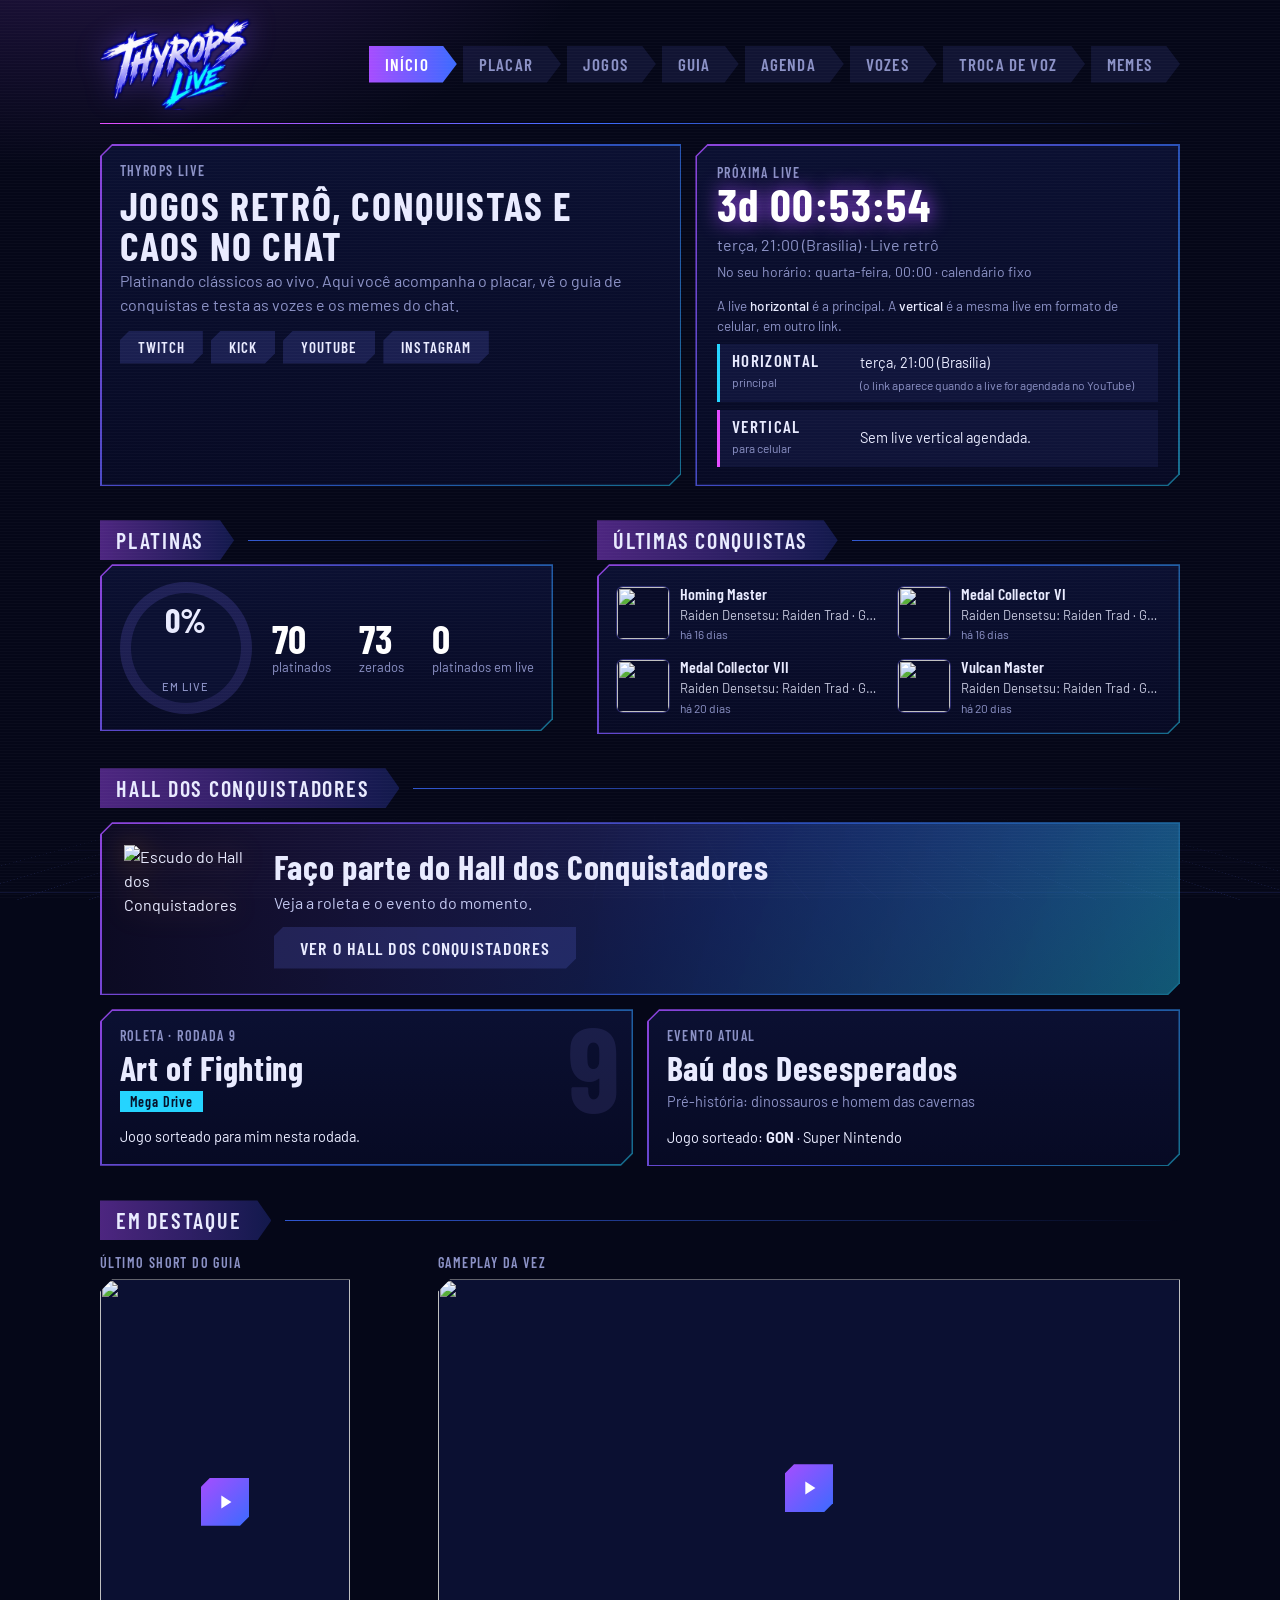
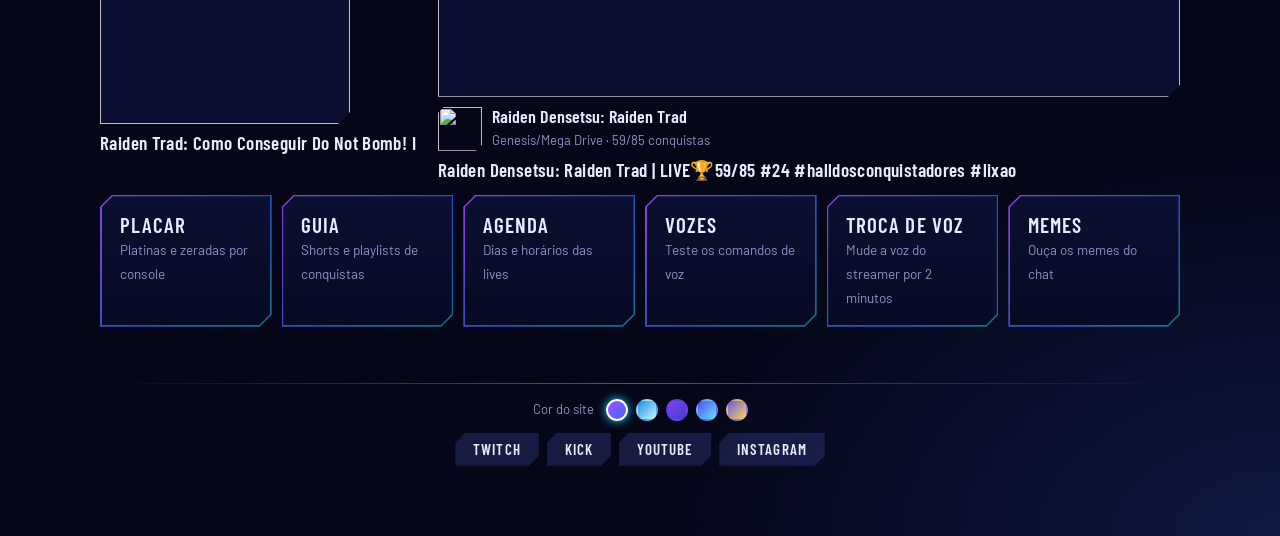
==== commit 3683f586: "feat: add hall & event" ====
--- a/index.html
+++ b/index.html
@@ -28,6 +28,28 @@
 .conq b{font-family:var(--titulos);font-weight:600;font-size:16px;letter-spacing:.2px;color:var(--texto)}
 .conq .jg{font-size:13px;color:var(--texto);opacity:.85}
 .conq .qd{font-size:12px;color:var(--mudo)}
+
+/* Hall dos Conquistadores: roleta da rodada e evento atual (dados em hall.json) */
+.hall-grid{display:grid;grid-template-columns:repeat(auto-fit,minmax(280px,1fr));gap:14px;margin-top:14px;align-items:start}
+.hall-card .hud-in{display:flex;flex-direction:column;gap:6px;padding:16px 18px;position:relative;overflow:hidden}
+.hall-card .sigla{position:absolute;right:12px;top:-6px;font:700 120px/1 var(--titulos);color:rgba(150,140,255,.12);pointer-events:none}
+.hall-card h3{margin:0;font:700 34px/1.05 var(--titulos);letter-spacing:.02em}
+.hall-card .console-j{display:inline-block;align-self:flex-start;padding:2px 10px;font:600 14px var(--titulos);letter-spacing:.06em;color:#06122b;background:var(--ciano)}
+.hall-card p{margin:0;color:var(--mudo);font-size:14.5px}
+.hall-card .sorteio{margin-top:auto;padding-top:8px;color:var(--texto)}
+.hall-capa{display:block;width:100%;aspect-ratio:3/2;object-fit:cover;margin:2px 0 8px;box-shadow:0 0 0 1px var(--linha)}
+.hall-banner{margin-top:14px}
+.hall-banner .hud-in{
+  display:flex;align-items:center;gap:22px;min-height:170px;padding:16px 22px;
+  background:linear-gradient(90deg,rgba(5,7,24,.94) 0,rgba(5,7,24,.72) 45%,rgba(5,7,24,.2)),url(https://i0.wp.com/halldosconquistadores.wpcomstaging.com/wp-content/uploads/2026/09/3e715069c332dc0c61d95cf645b89f77.gif?fit=1028%2C824&ssl=1) center 78%/cover no-repeat;
+  image-rendering:pixelated;
+}
+.hall-logo{flex:none;display:block;width:128px;height:auto;filter:drop-shadow(0 0 14px rgba(255,170,40,.35))}
+.hall-txt b{display:block;font:700 clamp(24px,4vw,34px)/1.05 var(--titulos);letter-spacing:.02em}
+.hall-txt span{display:block;margin-top:6px;color:#c3c8f0}
+.hall-acoes{margin-top:12px}
+.hall-acoes .botao{display:inline-block;text-decoration:none}
+@media (max-width:560px){.hall-banner .hud-in{flex-direction:column;text-align:center;gap:10px}.hall-logo{width:104px}}
 @media (max-width:860px){.linha-placar{grid-template-columns:minmax(0,1fr)}}
 </style>
 </head>
@@ -60,6 +82,18 @@
         <div class="hud"><div class="hud-in pad"><ul class="conq" id="conq"></ul></div></div>
       </section>
     </div>
+    <section id="hall" hidden>
+      <div class="titulo"><h2>Hall dos Conquistadores</h2></div>
+      <div class="hall-banner hud"><div class="hud-in">
+        <img class="hall-logo" src="https://i0.wp.com/halldosconquistadores.wpcomstaging.com/wp-content/uploads/2026/03/logo_escudo_hall_dos_conquistadores_-_sem_fundo.png?fit=350%2C350&ssl=1" alt="Escudo do Hall dos Conquistadores" width="128" height="128">
+        <div class="hall-txt">
+          <b>Faço parte do Hall dos Conquistadores</b>
+          <span id="hall-sub"></span>
+          <div class="hall-acoes" id="hall-acoes"></div>
+        </div>
+      </div></div>
+      <div class="hall-grid" id="hall-grid"></div>
+    </section>
     <div class="titulo"><h2>Em destaque</h2></div>
     <div class="destaques" id="destaques"></div>
     <div class="atalhos" id="atalhos"></div>
@@ -72,6 +106,7 @@
   qs("#canais").innerHTML=botoesCanais(["twitch","kick","youtube","instagram"]);
   const at=[["placar.html","Placar","Platinas e zeradas por console"],["guia.html","Guia","Shorts e playlists de conquistas"],["agenda.html","Agenda","Dias e horários das lives"],["vozes.html","Vozes","Teste os comandos de voz"],["trocavoz.html","Troca de voz","Mude a voz do streamer por 2 minutos"],["memes.html","Memes","Ouça os memes do chat"]];
   qs("#atalhos").innerHTML=at.map(a=>'<a class="atalho hud" href="'+a[0]+'"><div class="hud-in pad"><b>'+a[1]+'</b><span>'+a[2]+'</span></div></a>').join("");
+  montaHall();
   let d;
   try{d=await carregaDados()}catch(e){qs(".linha-placar").remove();return}
   avisoExemplo(d);
@@ -110,6 +145,30 @@
   }).join("");
   qs("#col-conq").hidden=false;
 }
+
+/* Hall dos Conquistadores: lê o hall.json (você edita todo mês). Sem o arquivo ou com "membro": false, a seção some. */
+async function montaHall(){
+  let h;
+  try{h=await carregaJson("hall.json")}catch(e){return}
+  if(!h||h.membro===false)return;
+  const img=u=>/^(https:\/\/|assets\/)/i.test(u||"")?u:"";
+  const r=h.roleta,ev=h.evento;
+  let cards="";
+  if(r&&r.ativa!==false&&r.jogo)cards+='<article class="hall-card hud"><div class="hud-in">'+
+    '<div class="sigla" aria-hidden="true">'+esc(r.rodada)+'</div><div class="rotulo">Roleta · Rodada '+esc(r.rodada)+'</div>'+
+    (img(r.imagem)?'<img class="hall-capa" src="'+esc(img(r.imagem))+'" alt="" loading="lazy" onerror="this.remove()">':'')+
+    '<h3>'+esc(r.jogo)+'</h3>'+(r.console?'<span class="console-j">'+esc(r.console)+'</span>':'')+
+    '<p class="sorteio">Jogo sorteado para mim nesta rodada.</p></div></article>';
+  if(ev&&ev.ativa!==false&&ev.nome)cards+='<article class="hall-card hud"><div class="hud-in">'+
+    '<div class="rotulo">Evento atual</div>'+
+    (img(ev.imagem)?'<img class="hall-capa" src="'+esc(img(ev.imagem))+'" alt="'+esc(ev.nome)+'" loading="lazy" onerror="this.remove()">':'')+
+    '<h3>'+esc(ev.nome)+'</h3>'+(ev.tema?'<p>'+esc(ev.tema)+'</p>':'')+
+    (ev.jogo?'<p class="sorteio">Jogo sorteado: <b>'+esc(ev.jogo)+'</b>'+(ev.console?' · '+esc(ev.console):'')+'</p>':'')+'</div></article>';
+  qs("#hall-sub").textContent=cards?"Veja a roleta e o evento do momento.":"";
+  qs("#hall-grid").innerHTML=cards;
+  if(/^https:\/\//i.test(h.link||""))qs("#hall-acoes").innerHTML='<a class="botao botao--sec" href="'+esc(h.link)+'" target="_blank" rel="noopener">Ver o Hall dos Conquistadores</a>';
+  qs("#hall").hidden=false;
+}
 </script>
 </body>
 </html>
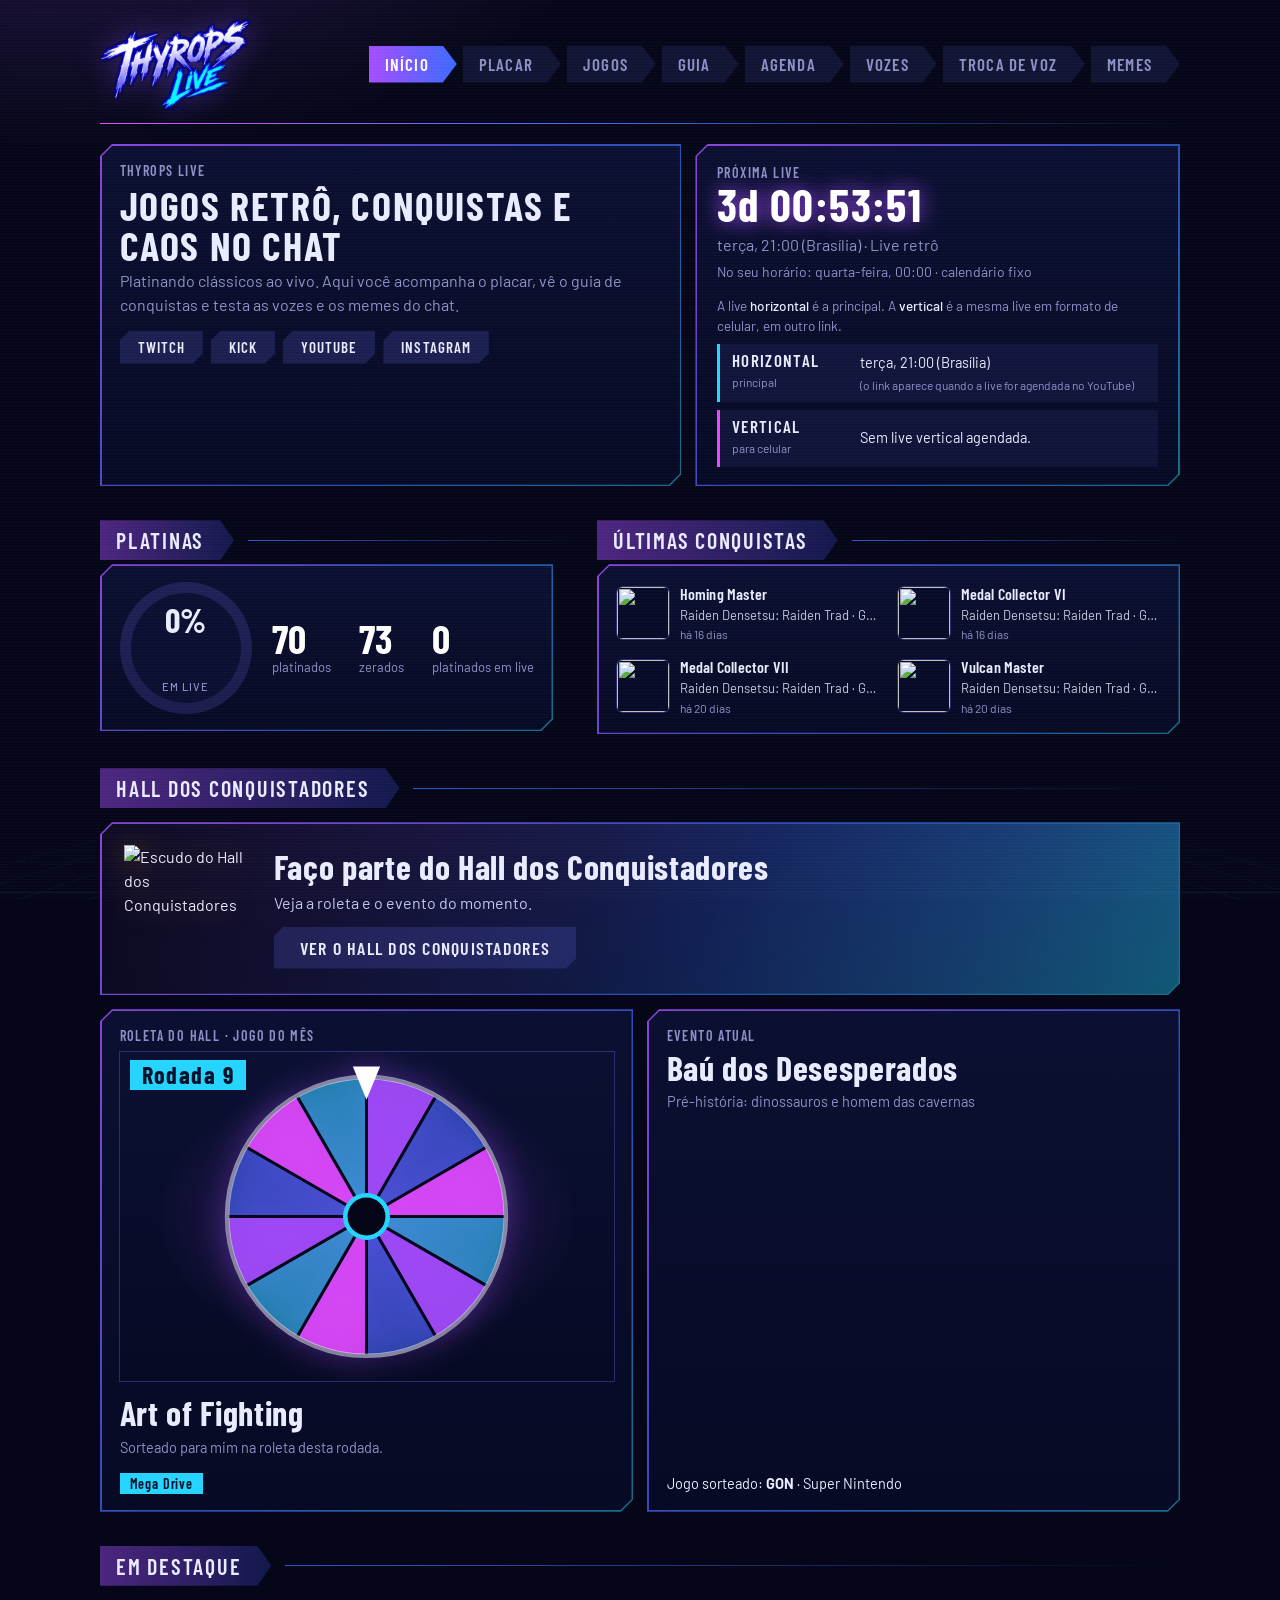
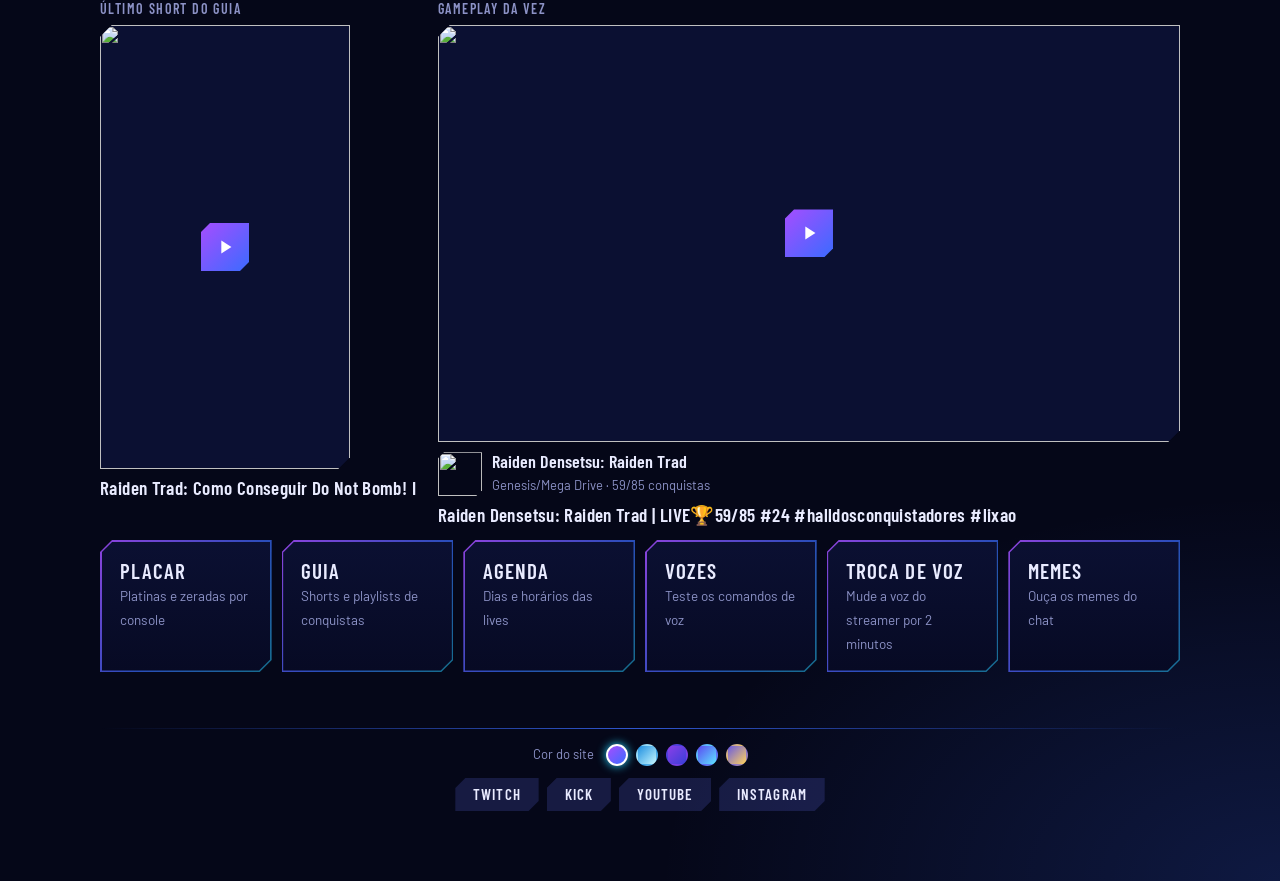
==== commit df2bf573: "feat: fix arts" ====
--- a/index.html
+++ b/index.html
@@ -30,14 +30,18 @@
 .conq .qd{font-size:12px;color:var(--mudo)}
 
 /* Hall dos Conquistadores: roleta da rodada e evento atual (dados em hall.json) */
-.hall-grid{display:grid;grid-template-columns:repeat(auto-fit,minmax(280px,1fr));gap:14px;margin-top:14px;align-items:start}
-.hall-card .hud-in{display:flex;flex-direction:column;gap:6px;padding:16px 18px;position:relative;overflow:hidden}
-.hall-card .sigla{position:absolute;right:12px;top:-6px;font:700 120px/1 var(--titulos);color:rgba(150,140,255,.12);pointer-events:none}
+.hall-grid{display:grid;grid-template-columns:repeat(auto-fit,minmax(280px,1fr));gap:14px;margin-top:14px;align-items:stretch}
+.hall-card .hud-in{display:flex;flex-direction:column;gap:6px;padding:16px 18px;height:100%}
 .hall-card h3{margin:0;font:700 34px/1.05 var(--titulos);letter-spacing:.02em}
 .hall-card .console-j{display:inline-block;align-self:flex-start;padding:2px 10px;font:600 14px var(--titulos);letter-spacing:.06em;color:#06122b;background:var(--ciano)}
 .hall-card p{margin:0;color:var(--mudo);font-size:14.5px}
 .hall-card .sorteio{margin-top:auto;padding-top:8px;color:var(--texto)}
 .hall-capa{display:block;width:100%;aspect-ratio:3/2;object-fit:cover;margin:2px 0 8px;box-shadow:0 0 0 1px var(--linha)}
+.hall-roda{position:relative;display:grid;place-items:center;aspect-ratio:3/2;margin:2px 0 8px;overflow:hidden;
+  background:radial-gradient(closest-side,rgba(166,77,255,.3),transparent 85%),linear-gradient(180deg,var(--pano-a),var(--pano-b));box-shadow:0 0 0 1px var(--linha)}
+.hall-roda svg{height:92%;width:auto;display:block;filter:drop-shadow(0 0 16px rgba(166,77,255,.45))}
+.hall-roda img{position:absolute;inset:0;width:100%;height:100%;object-fit:cover}
+.hall-roda .rod{position:absolute;left:10px;top:8px;z-index:1;padding:2px 12px;font:700 24px/1.1 var(--titulos);letter-spacing:.06em;color:#06122b;background:var(--ciano)}
 .hall-banner{margin-top:14px}
 .hall-banner .hud-in{
   display:flex;align-items:center;gap:22px;min-height:170px;padding:16px 22px;
@@ -147,6 +151,15 @@
 }
 
 /* Hall dos Conquistadores: lê o hall.json (você edita todo mês). Sem o arquivo ou com "membro": false, a seção some. */
+/* roleta desenhada em SVG (cores do tema); se o hall.json tiver "imagem" na roleta, a capa do jogo cobre a roleta */
+function rodaSvg(){
+  const cores=["--roxo","--azul","--magenta","--ciano"],n=12,R=92,c=100;let p="";
+  for(let i=0;i<n;i++){
+    const a0=i/n*2*Math.PI-Math.PI/2,a1=(i+1)/n*2*Math.PI-Math.PI/2;
+    p+='<path d="M'+c+' '+c+' L'+(c+R*Math.cos(a0)).toFixed(1)+' '+(c+R*Math.sin(a0)).toFixed(1)+' A'+R+' '+R+' 0 0 1 '+(c+R*Math.cos(a1)).toFixed(1)+' '+(c+R*Math.sin(a1)).toFixed(1)+' Z" style="fill:var('+cores[i%4]+');opacity:'+(i%2?".55":".9")+'" stroke="var(--abismo)" stroke-width="2"/>';
+  }
+  return '<svg viewBox="0 0 200 200" aria-hidden="true">'+p+'<circle cx="100" cy="100" r="92" fill="none" stroke="var(--texto)" stroke-opacity=".55" stroke-width="3"/><circle cx="100" cy="100" r="14" fill="var(--abismo)" stroke="var(--ciano)" stroke-width="3"/><path d="M91 1h18l-9 22z" fill="#fff"/></svg>';
+}
 async function montaHall(){
   let h;
   try{h=await carregaJson("hall.json")}catch(e){return}
@@ -155,10 +168,10 @@
   const r=h.roleta,ev=h.evento;
   let cards="";
   if(r&&r.ativa!==false&&r.jogo)cards+='<article class="hall-card hud"><div class="hud-in">'+
-    '<div class="sigla" aria-hidden="true">'+esc(r.rodada)+'</div><div class="rotulo">Roleta · Rodada '+esc(r.rodada)+'</div>'+
-    (img(r.imagem)?'<img class="hall-capa" src="'+esc(img(r.imagem))+'" alt="" loading="lazy" onerror="this.remove()">':'')+
-    '<h3>'+esc(r.jogo)+'</h3>'+(r.console?'<span class="console-j">'+esc(r.console)+'</span>':'')+
-    '<p class="sorteio">Jogo sorteado para mim nesta rodada.</p></div></article>';
+    '<div class="rotulo">Roleta do Hall · Jogo do mês</div>'+
+    '<div class="hall-roda">'+rodaSvg()+(img(r.imagem)?'<img src="'+esc(img(r.imagem))+'" alt="" loading="lazy" onerror="this.remove()">':'')+'<span class="rod">Rodada '+esc(r.rodada)+'</span></div>'+
+    '<h3>'+esc(r.jogo)+'</h3><p>Sorteado para mim na roleta desta rodada.</p>'+
+    (r.console?'<p class="sorteio"><span class="console-j">'+esc(r.console)+'</span></p>':'')+'</div></article>';
   if(ev&&ev.ativa!==false&&ev.nome)cards+='<article class="hall-card hud"><div class="hud-in">'+
     '<div class="rotulo">Evento atual</div>'+
     (img(ev.imagem)?'<img class="hall-capa" src="'+esc(img(ev.imagem))+'" alt="'+esc(ev.nome)+'" loading="lazy" onerror="this.remove()">':'')+
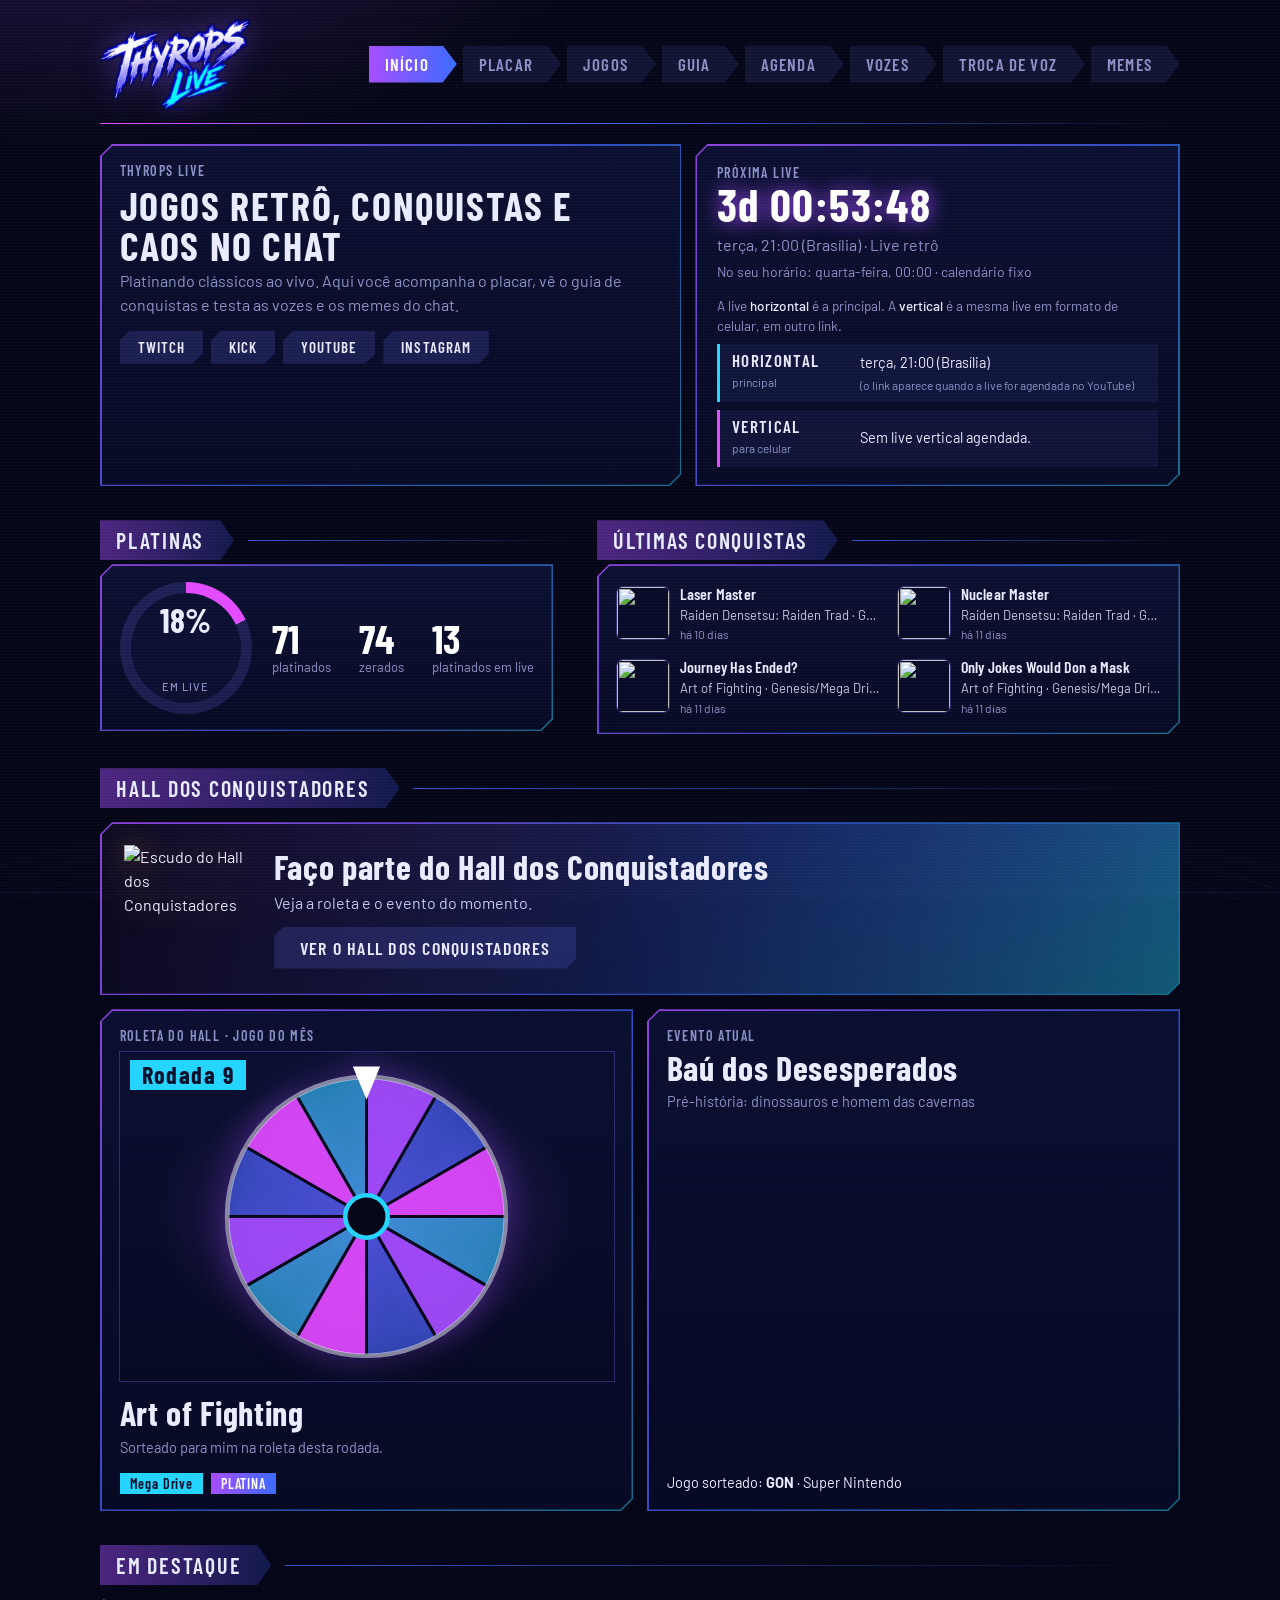
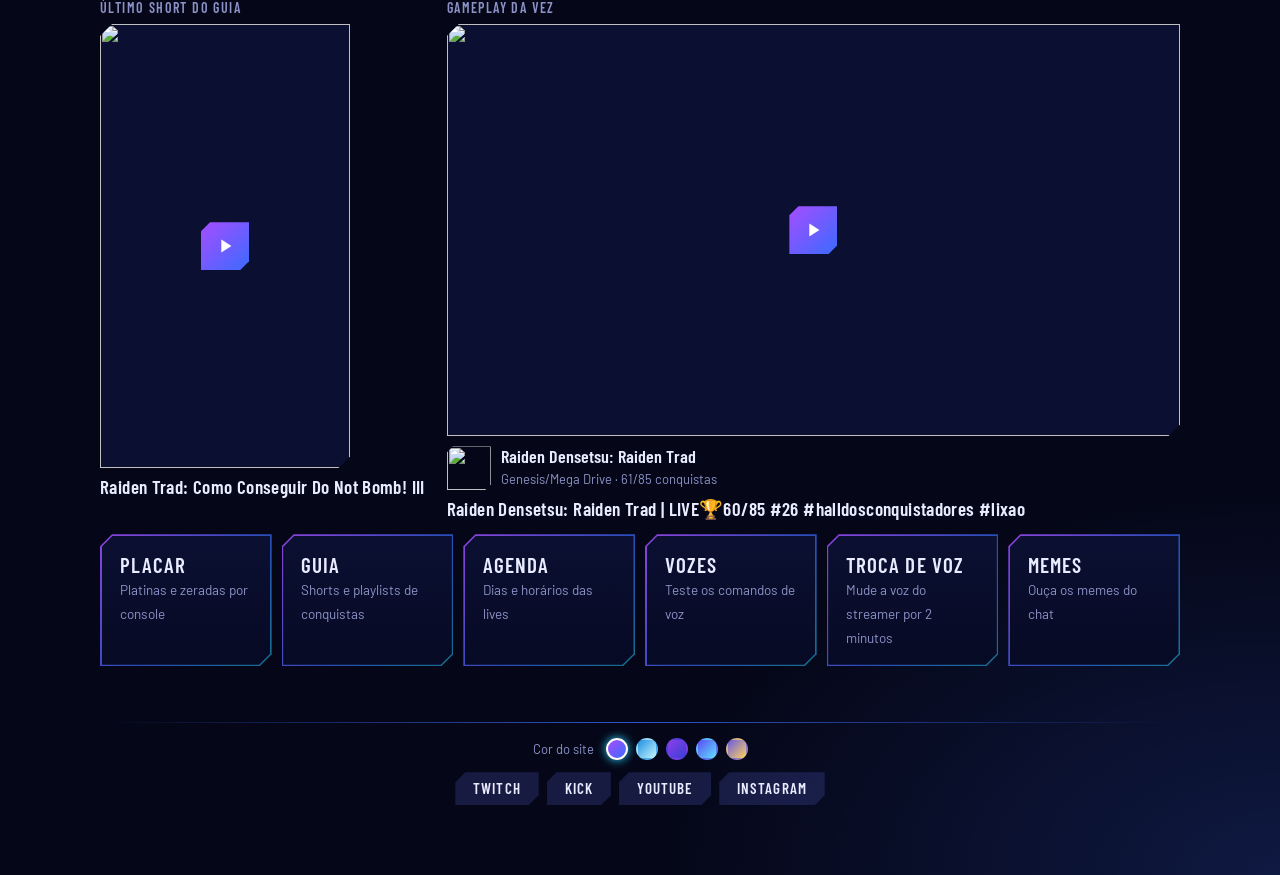
==== commit d56c55d9: "feat: add label platinado" ====
--- a/index.html
+++ b/index.html
@@ -36,6 +36,11 @@
 .hall-card .console-j{display:inline-block;align-self:flex-start;padding:2px 10px;font:600 14px var(--titulos);letter-spacing:.06em;color:#06122b;background:var(--ciano)}
 .hall-card p{margin:0;color:var(--mudo);font-size:14.5px}
 .hall-card .sorteio{margin-top:auto;padding-top:8px;color:var(--texto)}
+/* tag "Platina" nos cartões do Hall (mesma cor do tag da página Jogos) */
+.hall-tags{display:flex;flex-wrap:wrap;align-items:center;gap:8px}
+.hall-tags:empty{display:none}
+.hall-tag{display:inline-block;padding:2px 10px;font:600 14px var(--titulos);letter-spacing:.06em;text-transform:uppercase;color:#fff;background:linear-gradient(90deg,var(--roxo),var(--azul))}
+.sorteio[data-hall="evento"] .hall-tag{margin-left:8px;vertical-align:middle}
 .hall-capa{display:block;width:100%;aspect-ratio:3/2;object-fit:cover;margin:2px 0 8px;box-shadow:0 0 0 1px var(--linha)}
 .hall-roda{position:relative;display:grid;place-items:center;aspect-ratio:3/2;margin:2px 0 8px;overflow:hidden;
   background:radial-gradient(closest-side,rgba(166,77,255,.3),transparent 85%),linear-gradient(180deg,var(--pano-a),var(--pano-b));box-shadow:0 0 0 1px var(--linha)}
@@ -106,13 +111,38 @@
 </div>
 <script src="site.js"></script>
 <script>
+/* ---------- Hall: descobre se o jogo do cartão já foi platinado (cruza hall.json com placar.jogos do auto.json) ---------- */
+const HALL_ALVOS={};
+const normTxt=s=>String(s||"").normalize("NFD").replace(/[\u0300-\u036f]/g,"").toLowerCase().replace(/[^a-z0-9]+/g," ").trim();
+/* o hall.json diz "Mega Drive" e o RA diz "Genesis/Mega Drive": compara por uma chave comum (a ordem importa: PS2 antes de PS1, GBA/GBC antes de GB, SNES antes de NES) */
+const CONSOLES_HALL=[["ps2",/playstation 2|\bps2\b/],["ps1",/playstation|\bps1\b|\bpsx\b/],["md",/mega drive|genesis/],["snes",/super nintendo|\bsnes\b|super famicom/],["n64",/nintendo 64|\bn64\b/],["gba",/game boy advance|\bgba\b/],["gbc",/game boy color|\bgbc\b/],["gb",/game boy/],["nes",/\bnes\b|famicom|nintendo entertainment/],["sms",/master system/],["dc",/dreamcast/],["nds",/nintendo ds|\bnds\b/],["gc",/gamecube/],["wii",/\bwii\b/]];
+const chaveConsole=c=>{const n=normTxt(c),x=CONSOLES_HALL.find(k=>k[1].test(n));return x?x[0]:n};
+function acharJogo(jogos,alvo){
+  if(!Array.isArray(jogos)||!alvo)return null;
+  /* se o hall.json tiver "ra": 12345 (número da URL retroachievements.org/game/12345), esse número manda */
+  if(alvo.ra){const g=jogos.find(x=>String(x.id)===String(alvo.ra));if(g)return g}
+  if(!alvo.jogo)return null;
+  const n=normTxt(alvo.jogo);
+  let c=jogos.filter(g=>normTxt(g.titulo)===n);
+  if(alvo.console)c=c.filter(g=>chaveConsole(g.console)===chaveConsole(alvo.console));
+  return c.length===1?c[0]:null;   /* na dúvida não marca, para não mostrar platina no jogo errado */
+}
+function marcaPlatinaHall(jogos){
+  qsa("[data-hall]").forEach(p=>{
+    if(p.querySelector(".hall-tag"))return;
+    const g=acharJogo(jogos,HALL_ALVOS[p.dataset.hall]);
+    if(g&&g.platinado)p.insertAdjacentHTML("beforeend",'<span class="hall-tag">Platina</span>');
+  });
+}
+
 (async function(){
   qs("#canais").innerHTML=botoesCanais(["twitch","kick","youtube","instagram"]);
   const at=[["placar.html","Placar","Platinas e zeradas por console"],["guia.html","Guia","Shorts e playlists de conquistas"],["agenda.html","Agenda","Dias e horários das lives"],["vozes.html","Vozes","Teste os comandos de voz"],["trocavoz.html","Troca de voz","Mude a voz do streamer por 2 minutos"],["memes.html","Memes","Ouça os memes do chat"]];
   qs("#atalhos").innerHTML=at.map(a=>'<a class="atalho hud" href="'+a[0]+'"><div class="hud-in pad"><b>'+a[1]+'</b><span>'+a[2]+'</span></div></a>').join("");
-  montaHall();
+  const hallPronto=montaHall();
   let d;
   try{d=await carregaDados()}catch(e){qs(".linha-placar").remove();return}
+  hallPronto.then(()=>marcaPlatinaHall(d.placar&&d.placar.jogos));
   avisoExemplo(d);
   iniciaContagem(d,qs("#cont"),qs("#quando"),qs("#local"));
   montaFormatos(d,qs("#formatos"));setInterval(()=>montaFormatos(d,qs("#formatos")),30000);
@@ -166,17 +196,18 @@
   if(!h||h.membro===false)return;
   const img=u=>/^(https:\/\/|assets\/)/i.test(u||"")?u:"";
   const r=h.roleta,ev=h.evento;
+  HALL_ALVOS.roleta=r;HALL_ALVOS.evento=ev;
   let cards="";
   if(r&&r.ativa!==false&&r.jogo)cards+='<article class="hall-card hud"><div class="hud-in">'+
     '<div class="rotulo">Roleta do Hall · Jogo do mês</div>'+
     '<div class="hall-roda">'+rodaSvg()+(img(r.imagem)?'<img src="'+esc(img(r.imagem))+'" alt="" loading="lazy" onerror="this.remove()">':'')+'<span class="rod">Rodada '+esc(r.rodada)+'</span></div>'+
     '<h3>'+esc(r.jogo)+'</h3><p>Sorteado para mim na roleta desta rodada.</p>'+
-    (r.console?'<p class="sorteio"><span class="console-j">'+esc(r.console)+'</span></p>':'')+'</div></article>';
+    '<p class="sorteio hall-tags" data-hall="roleta">'+(r.console?'<span class="console-j">'+esc(r.console)+'</span>':'')+'</p></div></article>';
   if(ev&&ev.ativa!==false&&ev.nome)cards+='<article class="hall-card hud"><div class="hud-in">'+
     '<div class="rotulo">Evento atual</div>'+
     (img(ev.imagem)?'<img class="hall-capa" src="'+esc(img(ev.imagem))+'" alt="'+esc(ev.nome)+'" loading="lazy" onerror="this.remove()">':'')+
     '<h3>'+esc(ev.nome)+'</h3>'+(ev.tema?'<p>'+esc(ev.tema)+'</p>':'')+
-    (ev.jogo?'<p class="sorteio">Jogo sorteado: <b>'+esc(ev.jogo)+'</b>'+(ev.console?' · '+esc(ev.console):'')+'</p>':'')+'</div></article>';
+    (ev.jogo?'<p class="sorteio" data-hall="evento">Jogo sorteado: <b>'+esc(ev.jogo)+'</b>'+(ev.console?' · '+esc(ev.console):'')+'</p>':'')+'</div></article>';
   qs("#hall-sub").textContent=cards?"Veja a roleta e o evento do momento.":"";
   qs("#hall-grid").innerHTML=cards;
   if(/^https:\/\//i.test(h.link||""))qs("#hall-acoes").innerHTML='<a class="botao botao--sec" href="'+esc(h.link)+'" target="_blank" rel="noopener">Ver o Hall dos Conquistadores</a>';
